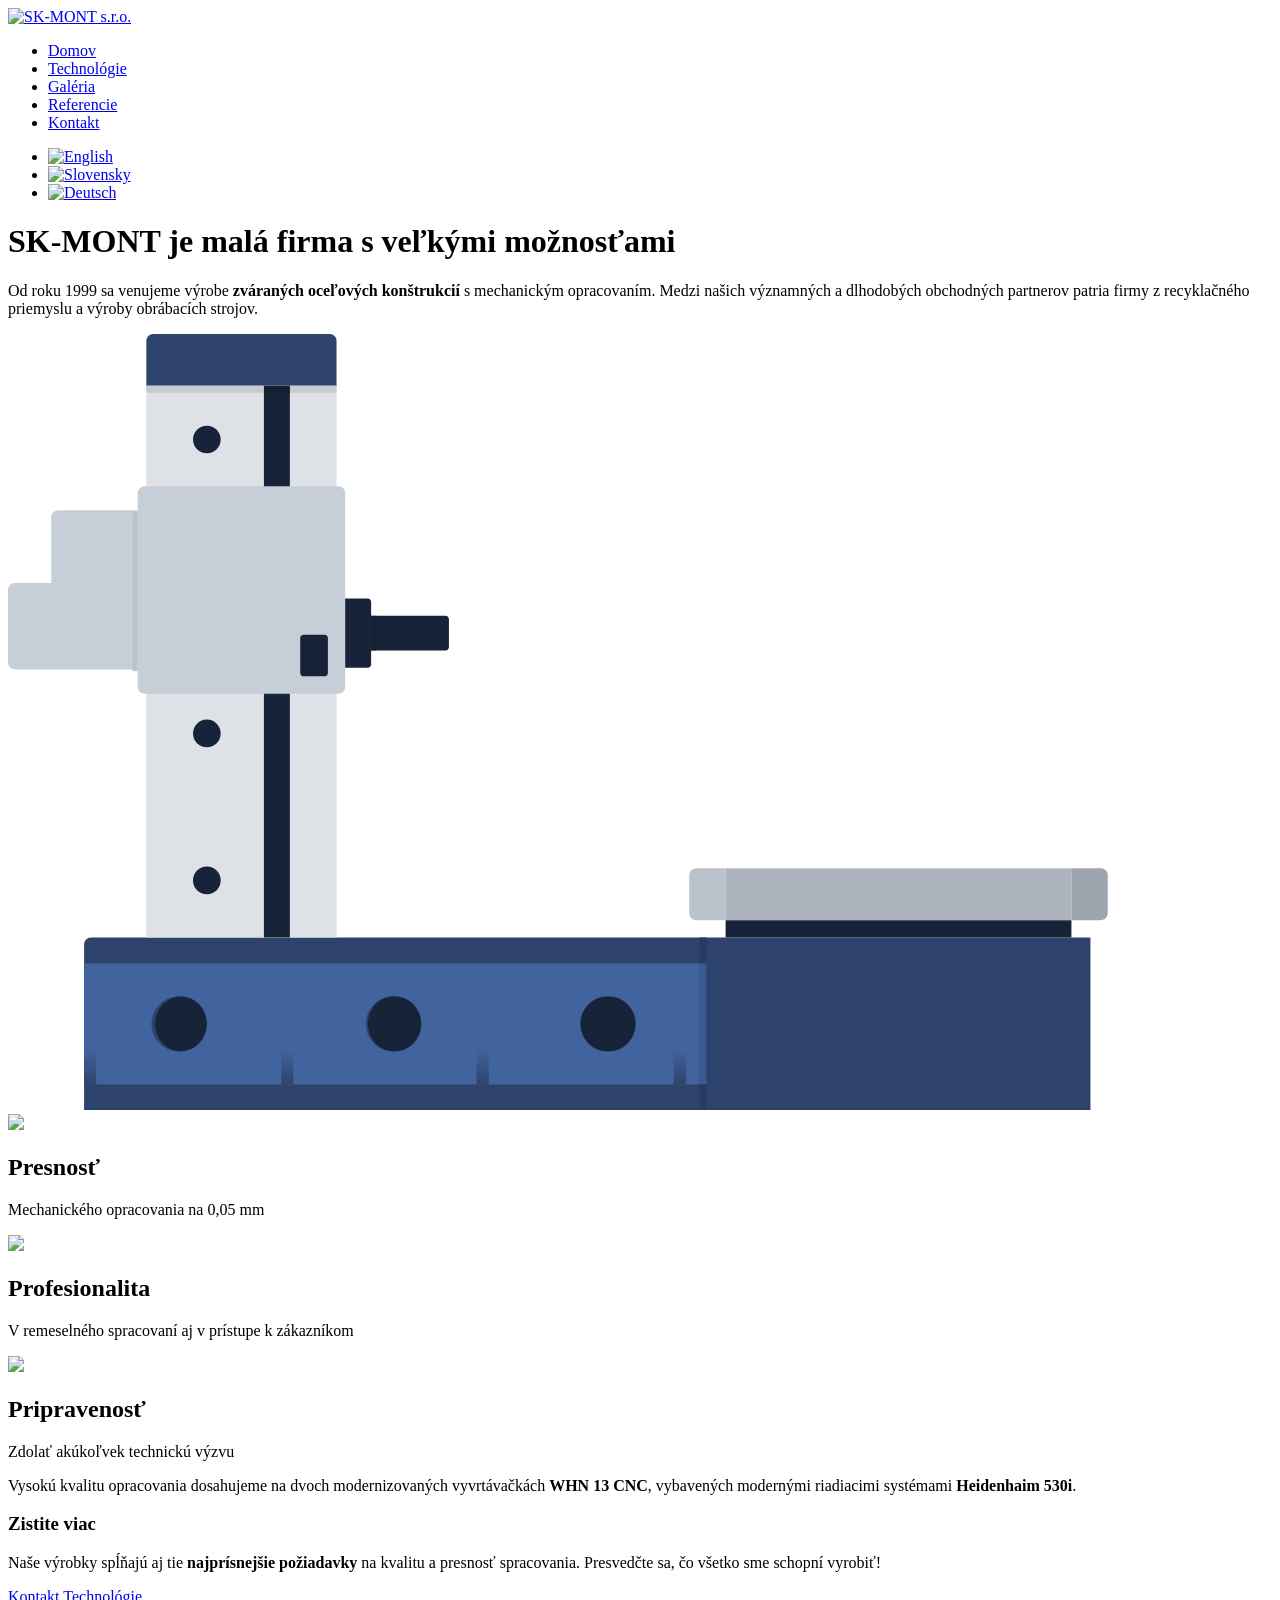
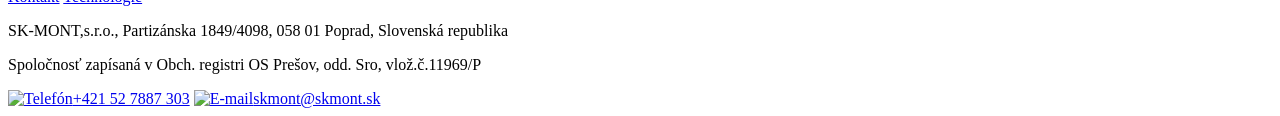
==== domov.html @ 9398d79a "Add files via upload" ====
<!DOCTYPE HTML>

<html lang="sk">

<head>
	<meta charset="utf-8" />
	<meta name="description" content="" />
	<meta name="viewport" content="width=device-width, initial-scale=1.0"/>
	<meta http-equiv="X-UA-Compatible" content="IE=edge,chrome=1" />
	<meta name="HandheldFriendly" content="true" />
    <meta name="MobileOptimized" content="320" />
	<meta name="format-detection" content="telephone=no">
	<meta name="format-detection" content="date=no">
	<meta name="format-detection" content="address=no">
	<meta name="format-detection" content="email=no">
	
	<title>SK-MONT, s.r.o.</title>
	
	<link rel="stylesheet" type="text/css" href="assets/css/style.css" />
</head>

<body>

	<div class="header pr clr">
		<div class="header__inner pr">
			<a href="/" class="header__logo db">
				<img src="assets/images/logo.png" class="logo--img db ha w-100" alt="SK-MONT s.r.o." />
			</a>
			<a href="#" class="nav--trigger db pa">
				<span class="db pa trn"></span>
				<span class="db pa trn"></span>
				<span class="db pa trn"></span>
				<span class="db pa trn"></span>
			</a>
		</div>
		<div class="nav__inner pa trn clr">
			<ul class="nav__menu db">
				<li class="menu--item db"><a href="#" class="menu--anchor active db trn">Domov</a></li>
				<li class="menu--item db"><a href="technologie.html" class="menu--anchor db trn">Technológie</a></li>
				<li class="menu--item db"><a href="galeria.html" class="menu--anchor db trn">Galéria</a></li>
				<li class="menu--item db"><a href="referencie.html" class="menu--anchor db trn">Referencie</a></li>
				<li class="menu--item db"><a href="kontakt.html" class="menu--anchor db trn">Kontakt</a></li>
			</ul>
			<ul class="nav__lang db ta-c pa">
				<li class="lang--item dib"><a href="#" class="lang--anchor db"><img src="assets/images/en.png" class="lang--img db" alt="English"></a></li>
				<li class="lang--item dib"><a href="#" class="lang--anchor db"><img src="assets/images/sk.png" class="lang--img db" alt="Slovensky"></a></li>
				<li class="lang--item dib"><a href="#" class="lang--anchor db"><img src="assets/images/de.png" class="lang--img db" alt="Deutsch"></a></li>
			</ul>
		</div>
	</div>
	
	<div class="hero pr clr home">
		<div class="hero__inner ma">
			<div class="hero--vert">
				<h1 class="ma ta-c">SK-MONT je malá firma <strong>s veľkými možnosťami</strong></h1>
				<p class="ma ta-c">Od roku 1999 sa venujeme výrobe <strong>zváraných oceľových konštrukcií</strong> s&nbsp;mechanickým opracovaním. Medzi našich významných a dlhodobých obchodných partnerov patria firmy z recyklačného priemyslu a výroby obrábacích strojov.</p>
			</div>
		</div>
	</div>
	
	<div class="decor clr">
		<div class="decor__inner ma pr">
			<div class="decor__freza ma pr">
				<svg class="db ha w-100" version="1.1" xmlns="http://www.w3.org/2000/svg" x="0px" y="0px" viewBox="0 0 731 449" style="enable-background:new 0 0 731 449;" preserveAspectRatio="xMidYMid meet" xml:space="preserve">
					<style type="text/css">
						.st1{fill:#2D436B;}
						.st2{fill:#41639E;}
						.st3{fill:#39598F;}
						.st4{fill:#162338;}
						.st5{fill:#BAC2CC;}
						.st6{fill:#ADB4BE;}
						.st7{fill:#9DA5AF;}
						.st8{fill:url(#SVGID_1_);}
						.st9{fill:url(#SVGID_2_);}
						.st10{fill:url(#SVGID_3_);}
						.st11{fill:url(#SVGID_4_);}
						.st12{fill:#283C60;}
						.st13{fill:#2E446C;}
						.st14{fill:#DEE2E7;}
						.st15{fill:#C7CBCF;}
						.st16{fill:#141F32;}
						.st17{fill:#C6CED8;}
						.st18{fill:#BCC3CD;}
					</style>
					<g id="stay">
						<path class="st1" d="M626,449H44v-96c0-2.2,1.8-4,4-4h578V449z"/>
						<rect x="44" y="364" class="st2" width="356" height="70"/>
						<rect x="400" y="364" class="st3" width="4" height="70"/>
						<rect x="415" y="339" class="st4" width="200" height="10"/>
						<path class="st5" d="M398,309c-2.2,0-4,1.8-4,4v22c0,2.2,1.8,4,4,4h17v-30H398z"/>
						<rect x="415" y="309" class="st6" width="200" height="30"/>
						<path class="st7" d="M636,335v-22c0-2.2-1.8-4-4-4h-17v30h17C634.2,339,636,337.2,636,335z"/>
						<linearGradient id="SVGID_1_" gradientUnits="userSpaceOnUse" x1="47.5" y1="434" x2="47.5" y2="414">
							<stop  offset="0" style="stop-color:#2E436B"/>
							<stop  offset="1" style="stop-color:#41639E"/>
						</linearGradient>
						<rect x="44" y="414" class="st8" width="7" height="20"/>
						<linearGradient id="SVGID_2_" gradientUnits="userSpaceOnUse" x1="388.5" y1="434" x2="388.5" y2="414">
							<stop  offset="0" style="stop-color:#2E436B"/>
							<stop  offset="1" style="stop-color:#41639E"/>
						</linearGradient>
						<rect x="385" y="414" class="st9" width="7" height="20"/>
						<linearGradient id="SVGID_3_" gradientUnits="userSpaceOnUse" x1="274.5" y1="434" x2="274.5" y2="414">
							<stop  offset="0" style="stop-color:#2E436B"/>
							<stop  offset="1" style="stop-color:#41639E"/>
						</linearGradient>
						<rect x="271" y="414" class="st10" width="7" height="20"/>
						<linearGradient id="SVGID_4_" gradientUnits="userSpaceOnUse" x1="161.5" y1="434" x2="161.5" y2="414">
							<stop  offset="0" style="stop-color:#2E436B"/>
							<stop  offset="1" style="stop-color:#41639E"/>
						</linearGradient>
						<rect x="158" y="414" class="st11" width="7" height="20"/>
						<rect x="400" y="349" class="st12" width="4" height="15"/>
						<rect x="400" y="434" class="st12" width="4" height="15"/>
						<path class="st1" d="M85,399c0-8.5,6.6-15.4,15-15.9c-0.3,0-0.7-0.1-1-0.1c-8.8,0-16,7.2-16,16s7.2,16,16,16c0.3,0,0.7,0,1-0.1
							C91.6,414.4,85,407.5,85,399z"/>
						<ellipse class="st4" cx="100" cy="399" rx="15" ry="15.9"/>
						<path class="st1" d="M208,399c0-8.7,6.9-15.7,15.5-16c-0.2,0-0.3,0-0.5,0c-8.8,0-16,7.2-16,16s7.2,16,16,16c0.2,0,0.3,0,0.5,0
							C214.9,414.7,208,407.7,208,399z"/>
						<ellipse class="st4" cx="223.5" cy="399" rx="15.5" ry="16"/>
						<circle class="st4" cx="347" cy="399" r="16"/>
					</g>
					<g id="left--right">
						<path class="st13" d="M186,0H84c-2.2,0-4,1.8-4,4v26h110V4C190,1.8,188.2,0,186,0z"/>
						<rect x="80" y="30" class="st14" width="110" height="319"/>
						<rect x="148" y="30" class="st4" width="15" height="319"/>
						<rect x="80" y="30" class="st15" width="68" height="4"/>
						<rect x="163" y="30" class="st15" width="27" height="4"/>
						<rect x="148" y="30" class="st16" width="15" height="4"/>
						<circle class="st4" cx="115" cy="61" r="8"/>
						<circle class="st4" cx="115" cy="146" r="8"/>
						<circle class="st4" cx="115" cy="316" r="8"/>
						<circle class="st4" cx="115" cy="231" r="8"/>
						<g id="up--down">
							<path class="st17" d="M191,208H79c-2.2,0-4-1.8-4-4V92c0-2.2,1.8-4,4-4h112c2.2,0,4,1.8,4,4v112C195,206.2,193.2,208,191,208z"/>
							<path class="st17" d="M75,144H25v-38c0-2.2,1.8-4,4-4h46V144z"/>
							<path class="st17" d="M75,194H4c-2.2,0-4-1.8-4-4v-42c0-2.2,1.8-4,4-4h71V194z"/>
							<rect x="72" y="103" class="st18" width="3" height="92"/>
							<path class="st4" d="M208,193h-13v-40h13c1.1,0,2,0.9,2,2v36C210,192.1,209.1,193,208,193z"/>
							<path class="st4" d="M253,183h-43v-20h43c1.1,0,2,0.9,2,2v16C255,182.1,254.1,183,253,183z"/>
							<rect x="210" y="163" class="st16" width="3" height="20"/>
							<path class="st4" d="M183,198h-12c-1.1,0-2-0.9-2-2v-20c0-1.1,0.9-2,2-2h12c1.1,0,2,0.9,2,2v20C185,197.1,184.1,198,183,198z"/>
						</g>
					</g>
				</svg>
				<div class="decor__scene pa">
					<div class="decor__box pr">
						<div class="box__face box__face--front pa"></div>
						<div class="box__face box__face--back pa"></div>
						<div class="box__face box__face--left pa"></div>
						<div class="box__face box__face--right pa"></div>
					</div>
				</div>
			</div>
			<div class="decor__icons ta-c">
				<div class="decor--item pr">
					<span class="decor--icon db ma">
						<img src="assets/images/check__small.png" class="decor--img db ha ma w-100" alt=" " />
					</span>
					<h2 class="ta-c">Presnosť</h2>
					<p class="ma ta-c">Mechanického opracovania na&nbsp;0,05&nbsp;mm</p>
				</div>
				<div class="decor--item pr">
					<span class="decor--icon db ma">
						<img src="assets/images/check__small.png" class="decor--img db ha ma w-100" alt=" " />
					</span>
					<h2 class="ta-c">Profesionalita</h2>
					<p class="ma ta-c">V remeselného spracovaní aj v&nbsp;prístupe k&nbsp;zákazníkom</p>
				</div>
				<div class="decor--item pr">
					<span class="decor--icon db ma">
						<img src="assets/images/check__small.png" class="decor--img db ha ma w-100" alt=" " />
					</span>
					<h2 class="ta-c">Pripravenosť</h2>
					<p class="ma ta-c">Zdolať akúkoľvek technickú výzvu</p>
				</div>
			</div>
			<p class="ma ta-c">Vysokú kvalitu opracovania dosahujeme na dvoch modernizovaných vyvrtávačkách <strong>WHN 13 CNC</strong>, vybavených modernými riadiacimi systémami <strong>Heidenhaim 530i</strong>.</p>
		</div>
	</div>
	
	<div class="more pr clr">
		<div class="more__inner ta-c ma">
			<h3 class="ma ta-c">Zistite viac</h3>
			<p class="ma ta-c">Naše výrobky spĺňajú aj tie <strong>najprísnejšie požiadavky</strong> na kvalitu a presnosť spracovania. Presvedčte sa, čo všetko sme schopní vyrobiť!</p>
			<a href="#" class="btn btn--main dib ta-c trn">Kontakt</a>
			<a href="#" class="btn btn--lesser dib ta-c trn">Technológie</a>
		</div>
	</div>
	
	<div class="footer clr">
		<div class="footer__inner ta-c">
			<p class="ma ta-c"><span>SK-MONT,s.r.o.</span>, Partizánska 1849/4098, 058 01 Poprad, Slovenská republika</p>
			<p class="ma ta-c">Spoločnosť zapísaná v Obch. registri OS Prešov, odd. Sro, vlož.č.11969/P</p>
			<div class="footer--line ma"></div>
			<a href="tel:+421527887303" class="footer--contact dib ta-c"><img src="assets/images/phone__footer.png" class="dib" alt="Telefón" />+421 52 7887 303</a>
			<a href="mailto:skmont@skmont.sk" class="footer--contact dib ta-c"><img src="assets/images/mail__footer.png" class="dib" alt="E-mail" />skmont@skmont.sk</a>
		</div>
	</div>

	<script src="assets/js/script.js"></script>
	
</body>
</html>
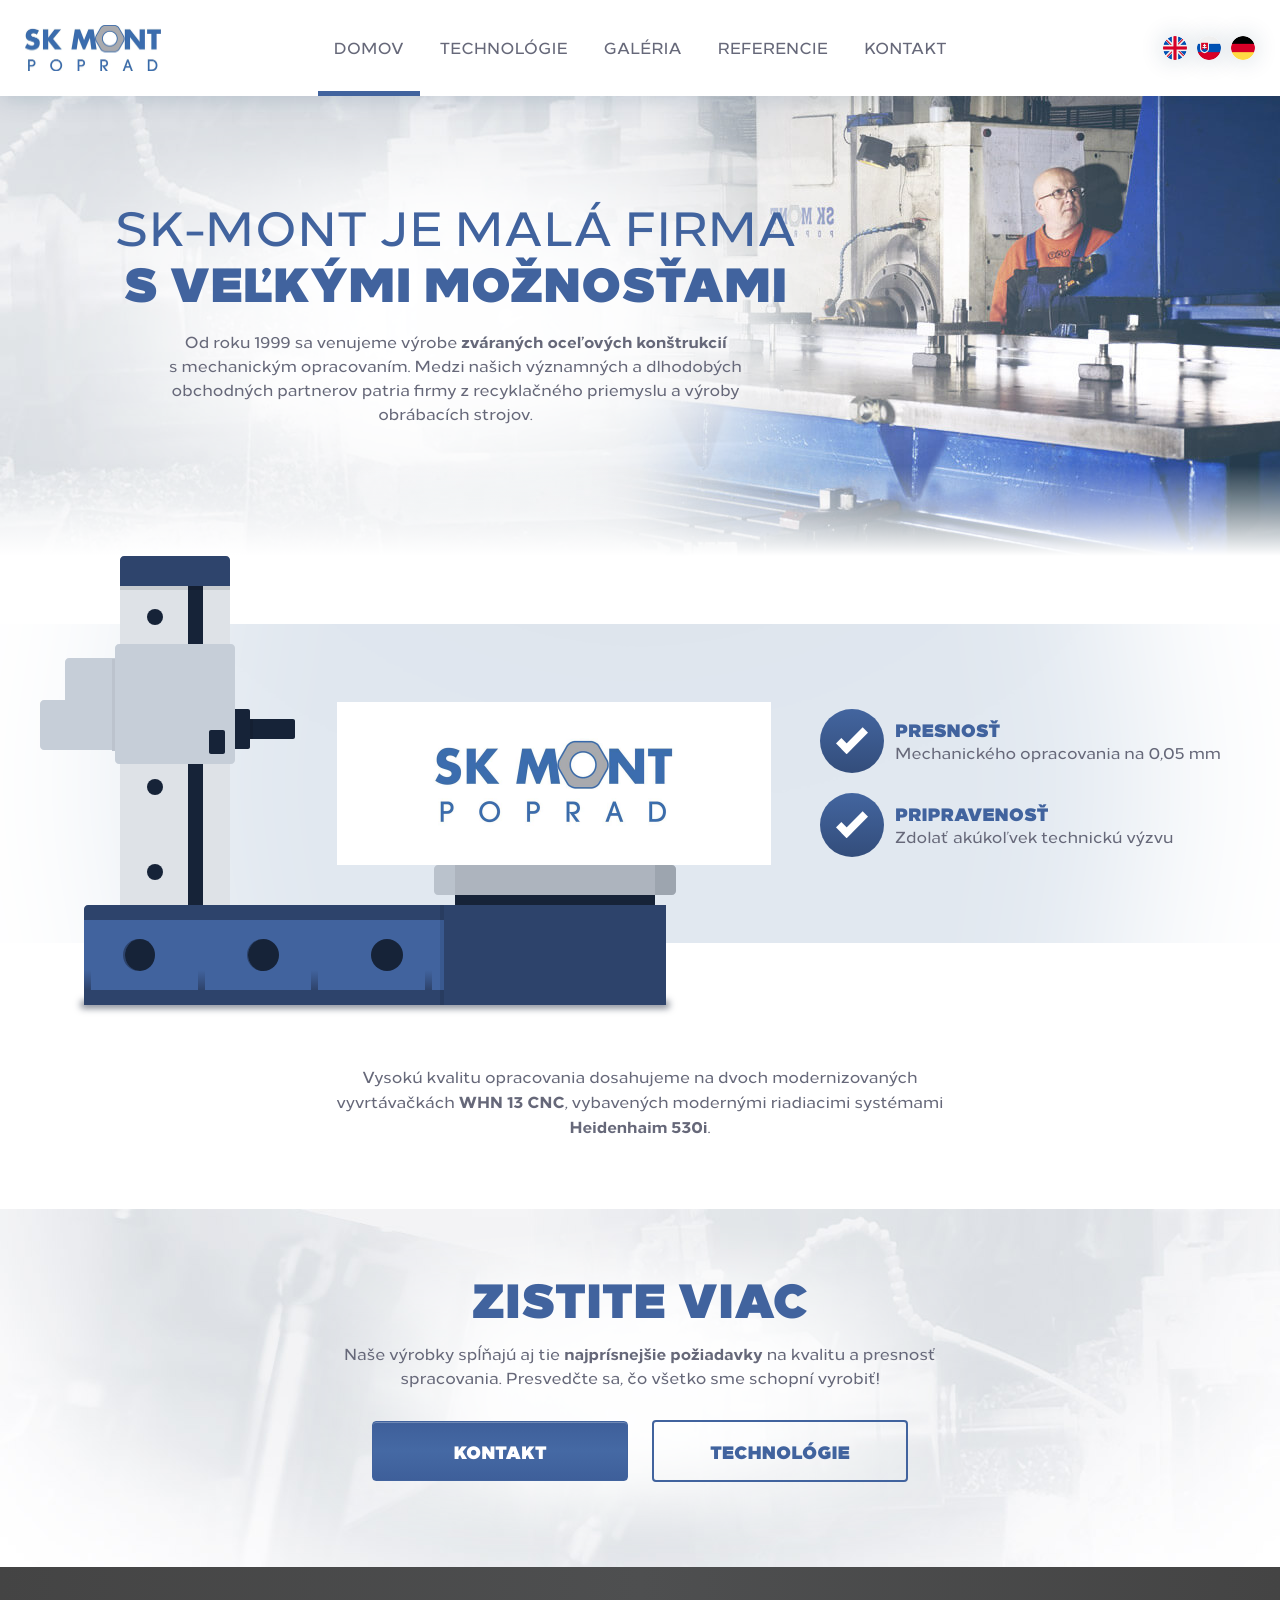
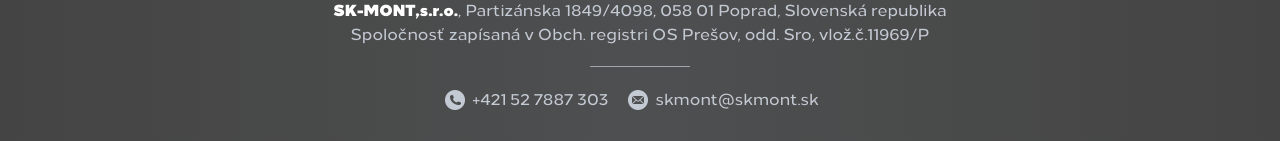
==== commit a87f73c6: "Update domov.html" ====
--- a/domov.html
+++ b/domov.html
@@ -23,7 +23,7 @@
 
 	<div class="header pr clr">
 		<div class="header__inner pr">
-			<a href="/" class="header__logo db">
+			<a href="domov.html" class="header__logo db">
 				<img src="assets/images/logo.png" class="logo--img db ha w-100" alt="SK-MONT s.r.o." />
 			</a>
 			<a href="#" class="nav--trigger db pa">
@@ -183,8 +183,8 @@
 		<div class="more__inner ta-c ma">
 			<h3 class="ma ta-c">Zistite viac</h3>
 			<p class="ma ta-c">Naše výrobky spĺňajú aj tie <strong>najprísnejšie požiadavky</strong> na kvalitu a presnosť spracovania. Presvedčte sa, čo všetko sme schopní vyrobiť!</p>
-			<a href="#" class="btn btn--main dib ta-c trn">Kontakt</a>
-			<a href="#" class="btn btn--lesser dib ta-c trn">Technológie</a>
+			<a href="kontakt.html" class="btn btn--main dib ta-c trn">Kontakt</a>
+			<a href="technologie.html" class="btn btn--lesser dib ta-c trn">Technológie</a>
 		</div>
 	</div>
 	
@@ -201,4 +201,4 @@
 	<script src="assets/js/script.js"></script>
 	
 </body>
-</html>+</html>
--- a/assets/css/style.css
+++ b/assets/css/style.css
@@ -0,0 +1,2109 @@
+
+/* Fonts */
+
+@font-face {
+    font-family: 'Loew';
+	font-display: fallback;
+    src: url('../fonts/Loew-Black.eot');
+    src: url('../fonts/Loew-Black.eot?#iefix') format('embedded-opentype'),
+        url('../fonts/Loew-Black.woff2') format('woff2'),
+        url('../fonts/Loew-Black.woff') format('woff'),
+        url('../fonts/Loew-Black.ttf') format('truetype'),
+        url('../fonts/Loew-Black.svg#Loew-Black') format('svg');
+    font-weight: 900;
+    font-style: normal;
+}
+
+@font-face {
+    font-family: 'Loew';
+	font-display: fallback;
+    src: url('../fonts/Loew-ExtraBold.eot');
+    src: url('../fonts/Loew-ExtraBold.eot?#iefix') format('embedded-opentype'),
+        url('../fonts/Loew-ExtraBold.woff2') format('woff2'),
+        url('../fonts/Loew-ExtraBold.woff') format('woff'),
+        url('../fonts/Loew-ExtraBold.ttf') format('truetype'),
+        url('../fonts/Loew-ExtraBold.svg#Loew-ExtraBold') format('svg');
+    font-weight: 800;
+    font-style: normal;
+}
+
+@font-face {
+    font-family: 'Loew';
+	font-display: fallback;
+    src: url('../fonts/Loew-Medium.eot');
+    src: url('../fonts/Loew-Medium.eot?#iefix') format('embedded-opentype'),
+        url('../fonts/Loew-Medium.woff2') format('woff2'),
+        url('../fonts/Loew-Medium.woff') format('woff'),
+        url('../fonts/Loew-Medium.ttf') format('truetype'),
+        url('../fonts/Loew-Medium.svg#Loew-Medium') format('svg');
+    font-weight: 500;
+    font-style: normal;
+}
+
+
+
+/* Reset */
+
+*, *:after, *:before {
+	-webkit-box-sizing: border-box;
+	-moz-box-sizing: border-box;
+	box-sizing: border-box;
+	margin: 0;
+	padding: 0;
+	-webkit-tap-highlight-color: rgba(0,0,0,0);
+	-webkit-tap-highlight-color: transparent;
+	
+	font-weight: normal;
+	font-style: normal;
+	font-stretch: normal;
+	text-rendering: geometricPrecision;
+	-webkit-font-smoothing: antialiased;
+	-moz-osx-font-smoothing: grayscale;
+}
+html {
+	font-family: 'Loew', sans-serif;
+	line-height: 1.15;
+	-webkit-text-size-adjust: 100%;
+}
+body.open {
+	overflow: hidden;
+}
+a {
+	background-color: transparent;
+}
+img {
+	border-style: none;
+}
+ul, ol {
+	list-style: none;
+}
+
+/* Typography */
+
+h1, 
+p {
+	font-weight: 500;
+}
+h1,
+h3 {
+	max-width: 360px;
+	
+	color: #41639e;
+	font-size: 24px;
+	line-height: 27px;
+	text-transform: uppercase;
+}
+h2 {
+	color: #41639e;
+	font-size: 16px;
+	line-height: 24px;
+	text-transform: uppercase;
+}
+h1 strong,  
+h2, 
+h3 {
+	font-weight: 900; 
+}
+p {
+	max-width: 560px;
+	
+	color: #666879;
+	font-size: 14px;
+	line-height: 20px;
+}
+p strong {
+	font-weight: 800;
+}
+p span {
+	color: #ffffff;
+	font-weight: 900;
+}
+p a {
+	color: #666879;
+	text-decoration: none;
+}
+
+@media screen and (min-width: 768px) {
+	h1,
+	h3 {
+		max-width: 440px;
+		
+		font-size: 30px;
+		line-height: 33px;
+	}
+}
+
+@media screen and (min-width: 1024px) {
+	h1,
+	h3 {
+		max-width: 530px;
+		
+		font-size: 36px;
+		line-height: 39px;
+	}
+}
+
+@media screen and (min-width: 1280px) {
+	h1,
+	h3 {
+		max-width: 700px;
+		
+		font-size: 48px;
+		line-height: 52px;
+	}
+	h2 {
+		font-size: 18px;
+	}
+	p {
+		max-width: 650px;
+		
+		font-size: 16px;
+		line-height: 24px;
+	}
+}
+
+/* General */
+
+.btn {
+	margin: 5px 10px;
+	padding: 14px;
+	vertical-align: middle;
+	width: 256px;
+	
+	font-size: 16px;
+	font-weight: 900;
+	line-height: 24px;
+	text-decoration: none;
+	text-transform: uppercase;
+	
+	border-radius: 4px;
+}
+.btn--main {
+	color: #ffffff;
+	
+	background: rgb(62,95,154); /* Old browsers */
+	background: -moz-linear-gradient(top, rgba(62,95,154,1) 0%, rgba(69,105,164,1) 50%, rgba(62,95,154,1) 100%); 
+	background: -webkit-linear-gradient(top, rgba(62,95,154,1) 0%,rgba(69,105,164,1) 50%,rgba(62,95,154,1) 100%); 
+	background: linear-gradient(to bottom, rgba(62,95,154,1) 0%,rgba(69,105,164,1) 50%,rgba(62,95,154,1) 100%); 
+	filter: progid:DXImageTransform.Microsoft.gradient( startColorstr='#3e5f9a', endColorstr='#3e5f9a',GradientType=0 ); 
+	border: 1px solid #41639e;
+	box-shadow: 0 1px 0 rgba(255,255,255,0.27) inset;
+}
+.btn--lesser {
+	color: #41639e;
+	
+	border: 2px solid #41639e;
+}
+.clr:after {
+	visibility: hidden;
+	display: block;
+	font-size: 0;
+	content: " ";
+	clear: both;
+	height: 0;
+}
+.db {
+	display: block;
+}
+.dib {
+	display: inline-block;
+}
+.ha {
+	height: auto;
+}
+.ma {
+	margin-left: auto;
+	margin-right: auto;
+}
+.pr {
+	position: relative;
+}
+.pa {
+	position: absolute;
+}
+.ta-c {
+	text-align: center;
+}
+.trn {
+	-webkit-transition: all 0.2s ease-in-out;
+	-moz-transition: all 0.2s ease-in-out;
+	-o-transition: all 0.2s ease-in-out;
+	transition: all 0.2s ease-in-out;
+}
+.w-100 {
+	width: 100%;
+}
+
+@media screen and (min-width: 1280px) {
+	.btn {
+		padding: 17px;
+		
+		font-size: 18px;
+	}
+}
+
+/***** Header *****/
+
+.header__inner {
+	padding: 15px;
+	z-index: 10;
+	
+	background: #fff;
+	
+	box-shadow: 0 0 25px rgba(10,53,92,0.2);
+}
+.header__logo {
+	width: 136px;
+}
+.nav--trigger {
+	height: 46px;
+	margin: -23px 0 0;
+	right: 15px;
+	top: 50%;
+	width: 46px;
+}
+.nav--trigger span {
+	height: 4px;
+	left: 50%;
+	margin: 0 0 0 -15px;
+	opacity: 1;
+	width: 30px;
+	
+	background: #41639e;
+}
+.nav--trigger span:nth-child(1) {
+	top: 12px;
+}
+.nav--trigger span:nth-child(2), 
+.nav--trigger span:nth-child(3), 
+.nav--trigger.open span:nth-child(1), 
+.nav--trigger.open span:nth-child(4) {
+	top: 21px;
+}
+.nav--trigger span:nth-child(4) {
+	top: 30px;
+}
+.nav--trigger.open span:nth-child(1), 
+.nav--trigger.open span:nth-child(4) {
+	opacity: 0;
+}
+.nav--trigger.open span:nth-child(2) {
+	-webkit-transform: rotate(45deg);
+	-moz-transform: rotate(45deg);
+	-ms-transform: rotate(45deg);
+	-o-transform: rotate(45deg);
+	transform: rotate(45deg);
+}
+.nav--trigger.open span:nth-child(3) {
+	-webkit-transform: rotate(-45deg);
+	-moz-transform: rotate(-45deg);
+	-ms-transform: rotate(-45deg);
+	-o-transform: rotate(-45deg);
+	transform: rotate(-45deg);
+}
+
+/***** Navigation *****/
+
+.nav__inner {
+	left: 0;
+	min-height: 100vh;
+	padding: 76.25px 0 63px;
+	right: 0;
+	top: -100vh;
+	z-index: 9;
+	
+	background: #41639e;
+}
+.nav__inner.open {
+	overflow: auto;
+	top: 0;
+}
+.nav__menu {
+	border-bottom: 1px solid #6782b1;
+}
+.menu--item + .menu--item {
+	border-top: 1px solid #6782b1;
+}
+.menu--anchor {
+	padding: 15px;
+	
+	color: #fff;
+	font-size: 14px;
+	font-weight: 500;
+	line-height: 20px;
+	text-decoration: none;
+	text-transform: uppercase;
+}
+.menu--anchor:active, 
+.menu--anchor:focus, 
+.menu--anchor:hover {
+	padding-left: 30px;
+	
+	background: #5473a8;
+}
+.nav__lang {
+	bottom: 0;
+	left: 0;
+	padding: 20px 15px;
+	right: 0;
+	
+	font-size: 0;
+	
+	background: #6782b1;
+}
+.lang--item {
+	margin: 0 10px;
+	vertical-align: middle;
+}
+.lang--img {
+	height: 24px;
+	width: 24px;
+	
+	border-radius: 50%;
+	box-shadow: 0 0 25px rgba(10,53,92,0.2);
+}
+
+@media screen and (min-width: 1024px) {
+	
+	/***** Header *****/
+	
+	.header {
+		padding: 20px;
+		z-index: 10;
+		
+		box-shadow: 0 0 25px rgba(10,53,92,0.2);
+	}
+	.header__inner {
+		float: left;
+		padding: 0;
+		
+		box-shadow: 0 0 0 rgba(0,0,0,0);
+	}
+	.nav--trigger {
+		display: none;
+	}
+	
+	/***** Navigation *****/
+	
+	.nav__inner, 
+	.nav__lang {
+		bottom: auto;
+		left: auto;
+		padding: 0;
+		position: static;
+		right: auto;
+		top: auto;
+	}
+	.nav__inner {
+		float: right;
+		min-height: 0;
+		z-index: auto;
+		
+		background: #fff;
+	}
+	.nav__menu, 
+	.menu--item + .menu--item {
+		border: 0 none;
+	}
+	.nav__menu {
+		bottom: 0;
+		left: 50%;
+		margin: 0 0 0 -320px;
+		position: absolute;
+		width: 640px;
+		text-align: center;
+	}
+	.menu--item {
+		display: inline-block;
+		vertical-align: middle;
+	}
+	.menu--anchor {
+		padding: 0 12px;
+		position: relative;
+		
+		color: #666879;
+		line-height: 86.25px;
+	}
+	.menu--anchor.active:after {
+		bottom: 0;
+		content: " ";
+		display: block;
+		height: 5px;
+		left: 0;
+		position: absolute;
+		right: 0;
+		
+		background: #41639e;
+	}
+	.menu--anchor:active, 
+	.menu--anchor:focus, 
+	.menu--anchor:hover {
+		padding: 0 12px;
+		
+		background: #fff;
+		
+		color: #41639e;
+	}
+	.nav__lang {
+		margin: 11px 0 0;
+		
+		text-align: right;
+		background: #fff;
+	}
+	.lang--item {
+		margin: 0 0 0 10px;
+	}
+}
+
+@media screen and (min-width: 1280px) {
+	
+	/***** Header *****/
+	
+	.header {
+		padding: 25px;
+	}
+	
+	/***** Navigation *****/
+	
+	.nav__menu {
+		margin: 0 0 0 -350px;
+		width: 700px;
+	}
+	.menu--anchor {
+		padding: 0 16px;
+		
+		font-size: 16px;
+		line-height: 96.25px;
+	}
+	.menu--anchor:active, 
+	.menu--anchor:focus, 
+	.menu--anchor:hover {
+		padding: 0 16px;
+	}
+}
+
+/***** Hero *****/
+
+.hero {
+	background: #f4f5f6 url(../images/hero__bg__mobile.jpg) no-repeat center;
+}
+.hero:before {
+	bottom: 0;
+	content: " ";
+	display: block;
+	height: 45px;
+	left: 0;
+	pointer-events: none;
+	position: absolute;
+	right: 0;
+	
+	background: -moz-linear-gradient(top, rgba(255,255,255,0) 0%, rgba(255,255,255,1) 100%); 
+	background: -webkit-linear-gradient(top, rgba(255,255,255,0) 0%,rgba(255,255,255,1) 100%); 
+	background: linear-gradient(to bottom, rgba(255,255,255,0) 0%,rgba(255,255,255,1) 100%); 
+	filter: progid:DXImageTransform.Microsoft.gradient( startColorstr='#00ffffff', endColorstr='#ffffff',GradientType=0 ); 
+}
+.hero__inner {
+	padding: 45px 15px 60px;
+	
+	background: url(../images/blur__bg.png) no-repeat center;
+	-webkit-background-size: 100% 100%;
+	-moz-background-size: 100% 100%;
+	-o-background-size: 100% 100%;
+	background-size: 100% 100%;
+}
+.hero--vert p {
+	margin-top: 10px;
+}
+
+@media screen and (min-width: 768px) {
+	.hero {
+		padding: 0 15px;
+		
+		background: #f4f5f6 url(../images/hero__bg__tablet.jpg) no-repeat right center;
+	}
+	.hero.home {
+		background: #f4f5f6 url(../images/hero--home__bg__tablet.jpg) no-repeat right center;
+	}
+	.hero__inner {
+		min-height: 300px;
+		padding: 0;
+		width: 73%;
+		
+		line-height: 270px;
+	}
+	.home .hero__inner {
+		margin-left: 0;
+		margin-right: 0;
+	}
+	.hero--vert {
+		display: inline-block;
+		padding: 15px;
+		vertical-align: middle;
+		width: 100%;
+	}
+}
+
+@media screen and (min-width: 1024px) {
+	.hero {
+		padding: 0 20px;
+	}
+	.hero--vert p {
+		margin-top: 15px;
+	}
+}
+
+@media screen and (min-width: 1280px) {
+	.hero {
+		padding: 0 25px;
+		
+		background: #f4f5f6 url(../images/hero__bg__desktop.jpg) no-repeat right center;
+	}
+	.hero:before {
+		height: 90px;
+	}
+	.hero.home {
+		background: #f4f5f6 url(../images/hero--home__bg__desktop.jpg) no-repeat right center;
+	}
+	.hero__inner {
+		min-height: 460px;
+		width: 70%;
+		
+		line-height: 430px;
+	}
+	.hero--vert p {
+		margin-top: 20px;
+	}
+}
+
+/***** Decor *****/
+
+.decor {
+	padding: 15px 15px 30px;
+	
+	background: url(../images/decor__bg__mobile.png) no-repeat center 31px;
+	-webkit-background-size: 100% 130px;
+	-moz-background-size: 100% 130px;
+	-o-background-size: 100% 130px;
+	background-size: 100% 130px;
+}
+.decor__inner {
+	font-size: 0;
+}
+
+.decor__freza {
+	margin-bottom: 50px;
+	max-width: 250px;
+}
+.decor__freza:before {
+	bottom: -0px;
+	content: " ";
+	display: block;
+	height: 1px;
+	left: 15px;
+	position: absolute;
+	width: 199px;
+	z-index: -1;
+	
+	background: rgba(23,35,56,0.6);
+	box-shadow: 0 0 7px 3px rgba(23,35,56,0.6);
+}
+.decor__scene, 
+.decor__box, 
+.box__face {
+	height: 56px;
+	width: 150px;
+}
+.decor__scene {
+	bottom: 48px;
+	-webkit-perspective: 300px;
+	-moz-perspective: 300px;
+	perspective: 300px;
+	right: 0;
+}
+.decor__box {
+	-webkit-transform-style: preserve-3d;
+	-moz-transform-style: preserve-3d;
+	transform-style: preserve-3d;
+	-webkit-transform: translateZ(-75px);
+	-moz-transform: translateZ(-75px);
+	-ms-transform: translateZ(-75px);
+	-o-transform: translateZ(-75px);
+	transform: translateZ(-75px);
+}
+.box__face {
+	overflow: hidden;
+}
+.box__face--front {
+	background: url(../images/box--front--small.png) no-repeat center;
+	-webkit-background-size: 150px 56px;
+	-moz-background-size: 150px 56px;
+	-o-background-size: 150px 56px;
+	background-size: 150px 56px;
+}
+.box__face--left, 
+.box__face--right, 
+.box__face--back {
+	background: url(../images/box--side--small.png) no-repeat center;
+	-webkit-background-size: 150px 56px;
+	-moz-background-size: 150px 56px;
+	-o-background-size: 150px 56px;
+	background-size: 150px 56px;
+}
+.box__face--front {
+	-webkit-transform: rotateY(0deg) translateZ(75px);
+	-moz-transform: rotateY(0deg) translateZ(75px);
+	-ms-transform: rotateY(0deg) translateZ(75px);
+	-o-transform: rotateY(0deg) translateZ(75px);
+	transform: rotateY(0deg) translateZ(75px);
+}
+.box__face--right {
+	-webkit-transform: rotateY(90deg) translateZ(75px);
+	-moz-transform: rotateY(90deg) translateZ(75px);
+	-ms-transform: rotateY(90deg) translateZ(75px);
+	-o-transform: rotateY(90deg) translateZ(75px);
+	transform: rotateY(90deg) translateZ(75px);
+}
+.box__face--back {
+	-webkit-transform: rotateY(180deg) translateZ(75px);
+	-moz-transform: rotateY(180deg) translateZ(75px);
+	-ms-transform: rotateY(180deg) translateZ(75px);
+	-o-transform: rotateY(180deg) translateZ(75px);
+	transform: rotateY(180deg) translateZ(75px);
+}
+.box__face--left {
+	-webkit-transform: rotateY(-90deg) translateZ(75px);
+	-moz-transform: rotateY(-90deg) translateZ(75px);
+	-ms-transform: rotateY(-90deg) translateZ(75px);
+	-o-transform: rotateY(-90deg) translateZ(75px);
+	transform: rotateY(-90deg) translateZ(75px);
+}
+.box__face--front:after, 
+.box__face--left:after, 
+.box__face--back:after, 
+.box__face--right:after {
+	content: " ";
+	display: block;
+	height: 200px;
+	position: absolute;
+	width: 20px;
+	top: 50%;
+	margin: -100px 0 0;
+	left: -50%;
+	
+	background: rgba(255,255,255,0.3);
+	-webkit-transform: rotate(45deg);
+	-moz-transform: rotate(45deg);
+	-ms-transform: rotate(45deg);
+	-o-transform: rotate(45deg);
+	transform: rotate(45deg);
+}
+
+/* Animation */
+
+#left--right {
+	-webkit-animation: left--right 15s linear -2s infinite both;
+	-moz-animation: left--right 15s linear -2s infinite both;
+	animation: left--right 15s linear -2s infinite both;
+	-webkit-transform: translateX(0px);
+	-moz-transform: translateX(0px);
+	-ms-transform: translateX(0px);
+	-o-transform: translateX(0px);
+	transform: translateX(0px);
+}
+#up--down {
+	-webkit-animation: up--down 15s linear -2s infinite both;
+	-moz-animation: up--down 15s linear -2s infinite both;
+	animation: up--down 15s linear -2s infinite both;
+	-webkit-transform: translateY(0px);
+	-moz-transform: translateY(0px);
+	-ms-transform: translateY(0px);
+	-o-transform: translateY(0px);
+	transform: translateY(0px);
+}
+.decor__box {
+	-webkit-animation: spin 15s linear 11s infinite both;
+	-moz-animation: spin 15s linear 11s infinite both;
+	animation: spin 15s linear 11s infinite both;
+	-webkit-transform: translateZ(-75px) rotateY(0deg);
+	-moz-transform: translateZ(-75px) rotateY(0deg);
+	-ms-transform: translateZ(-75px) rotateY(0deg);
+	-o-transform: translateZ(-75px) rotateY(0deg);
+	transform: translateZ(-75px) rotateY(0deg);
+}
+.box__face--front {
+	-webkit-animation: swap 1s linear 15s 1 forwards;
+	-moz-animation: swap 1s linear 15s 1 forwards;
+	animation: swap 1s linear 15s 1 forwards;
+}
+.box__face--front:after, 
+.box__face--left:after, 
+.box__face--back:after, 
+.box__face--right:after {
+	-webkit-animation: gloss 3s linear 15s infinite both;
+	-moz-animation: gloss 3s linear 15s infinite both;
+	animation: gloss 3s linear 15s infinite both;
+}
+
+@-webkit-keyframes left--right {
+	15% {
+		-webkit-transform: translateX(0px);
+		-moz-transform: translateX(0px);
+		-ms-transform: translateX(0px);
+		-o-transform: translateX(0px);
+		transform: translateX(0px);
+	}
+	25%, 37% {
+		-webkit-transform: translateX(24px);
+		-moz-transform: translateX(24px);
+		-ms-transform: translateX(24px);
+		-o-transform: translateX(24px);
+		transform: translateX(24px);
+	}
+	42%, 58% {
+		-webkit-transform: translateX(36px);
+		-moz-transform: translateX(36px);
+		-ms-transform: translateX(36px);
+		-o-transform: translateX(36px);
+		transform: translateX(36px);
+	}
+	63%, 75% {
+		-webkit-transform: translateX(24px);
+		-moz-transform: translateX(24px);
+		-ms-transform: translateX(24px);
+		-o-transform: translateX(24px);
+		transform: translateX(24px);
+	}
+	85% {
+		-webkit-transform: translateX(0px);
+		-moz-transform: translateX(0px);
+		-ms-transform: translateX(0px);
+		-o-transform: translateX(0px);
+		transform: translateX(0px);
+	}
+}
+
+@-moz-keyframes left--right {
+	15% {
+		-webkit-transform: translateX(0px);
+		-moz-transform: translateX(0px);
+		-ms-transform: translateX(0px);
+		-o-transform: translateX(0px);
+		transform: translateX(0px);
+	}
+	25%, 37% {
+		-webkit-transform: translateX(24px);
+		-moz-transform: translateX(24px);
+		-ms-transform: translateX(24px);
+		-o-transform: translateX(24px);
+		transform: translateX(24px);
+	}
+	42%, 58% {
+		-webkit-transform: translateX(36px);
+		-moz-transform: translateX(36px);
+		-ms-transform: translateX(36px);
+		-o-transform: translateX(36px);
+		transform: translateX(36px);
+	}
+	63%, 75% {
+		-webkit-transform: translateX(24px);
+		-moz-transform: translateX(24px);
+		-ms-transform: translateX(24px);
+		-o-transform: translateX(24px);
+		transform: translateX(24px);
+	}
+	85% {
+		-webkit-transform: translateX(0px);
+		-moz-transform: translateX(0px);
+		-ms-transform: translateX(0px);
+		-o-transform: translateX(0px);
+		transform: translateX(0px);
+	}
+}
+
+@keyframes left--right {
+	15% {
+		-webkit-transform: translateX(0px);
+		-moz-transform: translateX(0px);
+		-ms-transform: translateX(0px);
+		-o-transform: translateX(0px);
+		transform: translateX(0px);
+	}
+	25%, 37% {
+		-webkit-transform: translateX(24px);
+		-moz-transform: translateX(24px);
+		-ms-transform: translateX(24px);
+		-o-transform: translateX(24px);
+		transform: translateX(24px);
+	}
+	42%, 58% {
+		-webkit-transform: translateX(36px);
+		-moz-transform: translateX(36px);
+		-ms-transform: translateX(36px);
+		-o-transform: translateX(36px);
+		transform: translateX(36px);
+	}
+	63%, 75% {
+		-webkit-transform: translateX(24px);
+		-moz-transform: translateX(24px);
+		-ms-transform: translateX(24px);
+		-o-transform: translateX(24px);
+		transform: translateX(24px);
+	}
+	85% {
+		-webkit-transform: translateX(0px);
+		-moz-transform: translateX(0px);
+		-ms-transform: translateX(0px);
+		-o-transform: translateX(0px);
+		transform: translateX(0px);
+	}
+}
+
+@-webkit-keyframes up--down {
+	26% {
+		-webkit-transform: translateY(0px);
+		-moz-transform: translateY(0px);
+		-ms-transform: translateY(0px);
+		-o-transform: translateY(0px);
+		transform: translateY(0px);
+	}
+	36%, 64% {
+		-webkit-transform: translateY(50px);
+		-moz-transform: translateY(50px);
+		-ms-transform: translateY(50px);
+		-o-transform: translateY(50px);
+		transform: translateY(50px);
+	}
+	74% {
+		-webkit-transform: translateY(0px);
+		-moz-transform: translateY(0px);
+		-ms-transform: translateY(0px);
+		-o-transform: translateY(0px);
+		transform: translateY(0px);
+	}
+}
+
+@-moz-keyframes up--down {
+	26% {
+		-webkit-transform: translateY(0px);
+		-moz-transform: translateY(0px);
+		-ms-transform: translateY(0px);
+		-o-transform: translateY(0px);
+		transform: translateY(0px);
+	}
+	36%, 64% {
+		-webkit-transform: translateY(50px);
+		-moz-transform: translateY(50px);
+		-ms-transform: translateY(50px);
+		-o-transform: translateY(50px);
+		transform: translateY(50px);
+	}
+	74% {
+		-webkit-transform: translateY(0px);
+		-moz-transform: translateY(0px);
+		-ms-transform: translateY(0px);
+		-o-transform: translateY(0px);
+		transform: translateY(0px);
+	}
+}
+
+@keyframes up--down {
+	26% {
+		-webkit-transform: translateY(0px);
+		-moz-transform: translateY(0px);
+		-ms-transform: translateY(0px);
+		-o-transform: translateY(0px);
+		transform: translateY(0px);
+	}
+	36%, 64% {
+		-webkit-transform: translateY(50px);
+		-moz-transform: translateY(50px);
+		-ms-transform: translateY(50px);
+		-o-transform: translateY(50px);
+		transform: translateY(50px);
+	}
+	74% {
+		-webkit-transform: translateY(0px);
+		-moz-transform: translateY(0px);
+		-ms-transform: translateY(0px);
+		-o-transform: translateY(0px);
+		transform: translateY(0px);
+	}
+}
+
+@-webkit-keyframes spin {
+	0%, 1% {
+		-webkit-transform: translateZ(-75px) rotateY(0deg);
+		-moz-transform: translateZ(-75px) rotateY(0deg);
+		-ms-transform: translateZ(-75px) rotateY(0deg);
+		-o-transform: translateZ(-75px) rotateY(0deg);
+		transform: translateZ(-75px) rotateY(0deg);
+	}
+	29%, 100% {
+		-webkit-transform: translateZ(-75px) rotateY(90deg);
+		-moz-transform: translateZ(-75px) rotateY(90deg);
+		-ms-transform: translateZ(-75px) rotateY(90deg);
+		-o-transform: translateZ(-75px) rotateY(90deg);
+		transform: translateZ(-75px) rotateY(90deg);
+	}
+}
+
+@-moz-keyframes spin {
+	0%, 1% {
+		-webkit-transform: translateZ(-75px) rotateY(0deg);
+		-moz-transform: translateZ(-75px) rotateY(0deg);
+		-ms-transform: translateZ(-75px) rotateY(0deg);
+		-o-transform: translateZ(-75px) rotateY(0deg);
+		transform: translateZ(-75px) rotateY(0deg);
+	}
+	29%, 100% {
+		-webkit-transform: translateZ(-75px) rotateY(90deg);
+		-moz-transform: translateZ(-75px) rotateY(90deg);
+		-ms-transform: translateZ(-75px) rotateY(90deg);
+		-o-transform: translateZ(-75px) rotateY(90deg);
+		transform: translateZ(-75px) rotateY(90deg);
+	}
+}
+
+@keyframes spin {
+	0%, 1% {
+		-webkit-transform: translateZ(-75px) rotateY(0deg);
+		-moz-transform: translateZ(-75px) rotateY(0deg);
+		-ms-transform: translateZ(-75px) rotateY(0deg);
+		-o-transform: translateZ(-75px) rotateY(0deg);
+		transform: translateZ(-75px) rotateY(0deg);
+	}
+	29%, 100% {
+		-webkit-transform: translateZ(-75px) rotateY(90deg);
+		-moz-transform: translateZ(-75px) rotateY(90deg);
+		-ms-transform: translateZ(-75px) rotateY(90deg);
+		-o-transform: translateZ(-75px) rotateY(90deg);
+		transform: translateZ(-75px) rotateY(90deg);
+	}
+}
+
+@-webkit-keyframes gloss {
+	0% {left: -50%;}
+	50%, 100% {left: 150%;}
+}
+
+@-moz-keyframes gloss {
+	0% {left: -50%;}
+	50%, 100% {left: 150%;}
+}
+
+@keyframes gloss {
+	0% {left: -50%;}
+	50%, 100% {left: 150%;}
+}
+
+@-webkit-keyframes swap {
+	100% {background-image: url(../images/box--side--small.png);}
+}
+
+@-moz-keyframes swap {
+	100% {background-image: url(../images/box--side--small.png);}
+}
+
+@keyframes swap {
+	100% {background-image: url(../images/box--side--small.png);}
+}
+
+.decor__icons {
+	margin-bottom: 50px;
+}
+.decor--item + .decor--item {
+	margin-top: 30px;
+}
+.decor--icon {
+	height: 64px;
+	padding: 18px 0 0;
+	width: 64px;
+	
+	background: rgb(67,101,159); 
+	background: -moz-linear-gradient(top, rgba(67,101,159,1) 0%, rgba(51,77,123,1) 100%); 
+	background: -webkit-linear-gradient(top, rgba(67,101,159,1) 0%,rgba(51,77,123,1) 100%); 
+	background: linear-gradient(to bottom, rgba(67,101,159,1) 0%,rgba(51,77,123,1) 100%); 
+	filter: progid:DXImageTransform.Microsoft.gradient( startColorstr='#43659f', endColorstr='#334d7b',GradientType=0 ); 
+	border-radius: 50%;
+}
+.decor--img {
+	max-width: 32px;
+}
+.decor--item h2, 
+.decor--item p {
+	margin-top: 5px;
+}
+.decor--item p {
+	max-width: 200px;
+}
+
+@media screen and (min-width: 480px) {
+	.decor {
+		background: url(../images/decor__bg__tablet.png) no-repeat center 53px;
+		-webkit-background-size: 100% 184px;
+		-moz-background-size: 100% 184px;
+		-o-background-size: 100% 184px;
+		background-size: 100% 184px;
+	}
+	.decor__freza {
+		max-width: 420px;
+	}
+	.decor__freza:before {
+		left: 25px;
+		width: 335px;
+	}
+	.decor__scene, 
+	.decor__box, 
+	.box__face {
+		height: 93px;
+		width: 248px;
+	}
+	.decor__scene {
+		bottom: 80px;
+		-webkit-perspective: 496px;
+		-moz-perspective: 496px;
+		perspective: 496px;
+	}
+	.decor__box {
+		-webkit-transform: translateZ(-124px) rotateY(0deg);
+		-moz-transform: translateZ(-124px) rotateY(0deg);
+		-ms-transform: translateZ(-124px) rotateY(0deg);
+		-o-transform: translateZ(-124px) rotateY(0deg);
+		transform: translateZ(-124px) rotateY(0deg);
+	}
+	.box__face--front {
+		background: url(../images/box--front--mid.png) no-repeat center;
+		-webkit-background-size: 248px 93px;
+		-moz-background-size: 248px 93px;
+		-o-background-size: 248px 93px;
+		background-size: 248px 93px;
+	}
+	.box__face--left, 
+	.box__face--right, 
+	.box__face--back {
+		background: url(../images/box--side--mid.png) no-repeat center;
+		-webkit-background-size: 248px 93px;
+		-moz-background-size: 248px 93px;
+		-o-background-size: 248px 93px;
+		background-size: 248px 93px;
+	}
+	.box__face--front {
+		-webkit-transform: rotateY(0deg) translateZ(124px);
+		-moz-transform: rotateY(0deg) translateZ(124px);
+		-ms-transform: rotateY(0deg) translateZ(124px);
+		-o-transform: rotateY(0deg) translateZ(124px);
+		transform: rotateY(0deg) translateZ(124px);
+	}
+	.box__face--right {
+		-webkit-transform: rotateY(90deg) translateZ(124px);
+		-moz-transform: rotateY(90deg) translateZ(124px);
+		-ms-transform: rotateY(90deg) translateZ(124px);
+		-o-transform: rotateY(90deg) translateZ(124px);
+		transform: rotateY(90deg) translateZ(124px);
+	}
+	.box__face--back {
+		-webkit-transform: rotateY(180deg) translateZ(124px);
+		-moz-transform: rotateY(180deg) translateZ(124px);
+		-ms-transform: rotateY(180deg) translateZ(124px);
+		-o-transform: rotateY(180deg) translateZ(124px);
+		transform: rotateY(180deg) translateZ(124px);
+	}
+	.box__face--left {
+		-webkit-transform: rotateY(-90deg) translateZ(124px);
+		-moz-transform: rotateY(-90deg) translateZ(124px);
+		-ms-transform: rotateY(-90deg) translateZ(124px);
+		-o-transform: rotateY(-90deg) translateZ(124px);
+		transform: rotateY(-90deg) translateZ(124px);
+	}
+	
+	/* Animation */
+	
+	@-webkit-keyframes left--right {
+		15% {
+			-webkit-transform: translateX(0px);
+			-moz-transform: translateX(0px);
+			-ms-transform: translateX(0px);
+			-o-transform: translateX(0px);
+			transform: translateX(0px);
+		}
+		25%, 37% {
+			-webkit-transform: translateX(29px);
+			-moz-transform: translateX(29px);
+			-ms-transform: translateX(29px);
+			-o-transform: translateX(29px);
+			transform: translateX(29px);
+		}
+		42%, 58% {
+			-webkit-transform: translateX(44px);
+			-moz-transform: translateX(44px);
+			-ms-transform: translateX(44px);
+			-o-transform: translateX(44px);
+			transform: translateX(44px);
+		}
+		63%, 75% {
+			-webkit-transform: translateX(29px);
+			-moz-transform: translateX(29px);
+			-ms-transform: translateX(29px);
+			-o-transform: translateX(29px);
+			transform: translateX(29px);
+		}
+		85% {
+			-webkit-transform: translateX(0px);
+			-moz-transform: translateX(0px);
+			-ms-transform: translateX(0px);
+			-o-transform: translateX(0px);
+			transform: translateX(0px);
+		}
+	}
+	
+	@-moz-keyframes left--right {
+		15% {
+			-webkit-transform: translateX(0px);
+			-moz-transform: translateX(0px);
+			-ms-transform: translateX(0px);
+			-o-transform: translateX(0px);
+			transform: translateX(0px);
+		}
+		25%, 37% {
+			-webkit-transform: translateX(29px);
+			-moz-transform: translateX(29px);
+			-ms-transform: translateX(29px);
+			-o-transform: translateX(29px);
+			transform: translateX(29px);
+		}
+		42%, 58% {
+			-webkit-transform: translateX(44px);
+			-moz-transform: translateX(44px);
+			-ms-transform: translateX(44px);
+			-o-transform: translateX(44px);
+			transform: translateX(44px);
+		}
+		63%, 75% {
+			-webkit-transform: translateX(29px);
+			-moz-transform: translateX(29px);
+			-ms-transform: translateX(29px);
+			-o-transform: translateX(29px);
+			transform: translateX(29px);
+		}
+		85% {
+			-webkit-transform: translateX(0px);
+			-moz-transform: translateX(0px);
+			-ms-transform: translateX(0px);
+			-o-transform: translateX(0px);
+			transform: translateX(0px);
+		}
+	}
+	
+	@keyframes left--right {
+		15% {
+			-webkit-transform: translateX(0px);
+			-moz-transform: translateX(0px);
+			-ms-transform: translateX(0px);
+			-o-transform: translateX(0px);
+			transform: translateX(0px);
+		}
+		25%, 37% {
+			-webkit-transform: translateX(29px);
+			-moz-transform: translateX(29px);
+			-ms-transform: translateX(29px);
+			-o-transform: translateX(29px);
+			transform: translateX(29px);
+		}
+		42%, 58% {
+			-webkit-transform: translateX(44px);
+			-moz-transform: translateX(44px);
+			-ms-transform: translateX(44px);
+			-o-transform: translateX(44px);
+			transform: translateX(44px);
+		}
+		63%, 75% {
+			-webkit-transform: translateX(29px);
+			-moz-transform: translateX(29px);
+			-ms-transform: translateX(29px);
+			-o-transform: translateX(29px);
+			transform: translateX(29px);
+		}
+		85% {
+			-webkit-transform: translateX(0px);
+			-moz-transform: translateX(0px);
+			-ms-transform: translateX(0px);
+			-o-transform: translateX(0px);
+			transform: translateX(0px);
+		}
+	}
+	
+	@-webkit-keyframes spin {
+		0%, 1% {
+			-webkit-transform: translateZ(-124px) rotateY(0deg);
+			-moz-transform: translateZ(-124px) rotateY(0deg);
+			-ms-transform: translateZ(-124px) rotateY(0deg);
+			-o-transform: translateZ(-124px) rotateY(0deg);
+			transform: translateZ(-124px) rotateY(0deg);
+		}
+		29%, 100% {
+			-webkit-transform: translateZ(-124px) rotateY(90deg);
+			-moz-transform: translateZ(-124px) rotateY(90deg);
+			-ms-transform: translateZ(-124px) rotateY(90deg);
+			-o-transform: translateZ(-124px) rotateY(90deg);
+			transform: translateZ(-124px) rotateY(90deg);
+		}
+	}
+	
+	@-moz-keyframes spin {
+		0%, 1% {
+			-webkit-transform: translateZ(-124px) rotateY(0deg);
+			-moz-transform: translateZ(-124px) rotateY(0deg);
+			-ms-transform: translateZ(-124px) rotateY(0deg);
+			-o-transform: translateZ(-124px) rotateY(0deg);
+			transform: translateZ(-124px) rotateY(0deg);
+		}
+		29%, 100% {
+			-webkit-transform: translateZ(-124px) rotateY(90deg);
+			-moz-transform: translateZ(-124px) rotateY(90deg);
+			-ms-transform: translateZ(-124px) rotateY(90deg);
+			-o-transform: translateZ(-124px) rotateY(90deg);
+			transform: translateZ(-124px) rotateY(90deg);
+		}
+	}
+	
+	@keyframes spin {
+		0%, 1% {
+			-webkit-transform: translateZ(-124px) rotateY(0deg);
+			-moz-transform: translateZ(-124px) rotateY(0deg);
+			-ms-transform: translateZ(-124px) rotateY(0deg);
+			-o-transform: translateZ(-124px) rotateY(0deg);
+			transform: translateZ(-124px) rotateY(0deg);
+		}
+		29%, 100% {
+			-webkit-transform: translateZ(-124px) rotateY(90deg);
+			-moz-transform: translateZ(-124px) rotateY(90deg);
+			-ms-transform: translateZ(-124px) rotateY(90deg);
+			-o-transform: translateZ(-124px) rotateY(90deg);
+			transform: translateZ(-124px) rotateY(90deg);
+		}
+	}
+	
+	@-webkit-keyframes swap {
+		100% {background-image: url(../images/box--side--mid.png);}
+	}
+	
+	@-moz-keyframes swap {
+		100% {background-image: url(../images/box--side--mid.png);}
+	}
+	
+	@keyframes swap {
+		100% {background-image: url(../images/box--side--mid.png);}
+	}
+} 
+
+@media screen and (min-width: 768px) {
+	.decor__icons {
+		font-size: 0;
+	}
+	.decor--item {
+		display: inline-block;
+		padding: 0 15px;
+		vertical-align: middle;
+		width: 230px;
+	}
+	.decor--item + .decor--item {
+		margin-top: 0;
+	}
+}
+
+@media screen and (min-width: 1024px) {
+	.decor {
+		padding: 0 20px 30px;
+		
+		background: url(../images/decor__bg__tablet.png) no-repeat center 43px;
+		-webkit-background-size: 100% 184px;
+		-moz-background-size: 100% 184px;
+		-o-background-size: 100% 184px;
+		background-size: 100% 184px;
+	}
+	.decor__inner {
+		max-width: 840px;
+	}
+	.decor__freza {
+		margin-bottom: 30px;
+		margin-left: 0;
+		margin-right: 0;
+	}
+	.decor__icons {
+		position: absolute;
+		right: 0;
+		top: 61px;
+		width: 380px;
+	}
+	.decor--item {
+		display: block;
+		padding: 15px 0 15px 70px;
+		width: 100%;
+	}
+	.decor--item:nth-of-type(2) {
+		display: none;
+	}
+	.decor--icon {
+		left: 0;
+		margin: -32px 0 0;
+		position: absolute;
+		top: 50%;
+	}
+	.decor--item h2, 
+	.decor--item p {
+		margin: 0;
+		max-width: 100%;
+		
+		text-align: left;
+	}
+}
+
+@media screen and (min-width: 1280px) {
+	.decor {
+		padding: 0 25px 70px;
+		
+		background: url(../images/decor__bg__desktop.png) no-repeat center 68px;
+		-webkit-background-size: auto;
+		-moz-background-size: auto;
+		-o-background-size: auto;
+		background-size: auto;
+	}
+	.decor__inner {
+		max-width: 1200px;
+	}
+	.decor__freza {
+		margin-bottom: 60px;
+		max-width: 731px;
+	}
+	.decor__freza:before {
+		left: 44px;
+		width: 582px;
+	}
+	.decor__scene, 
+	.decor__box, 
+	.box__face {
+		height: 163px;
+		width: 434px;
+	}
+	.decor__scene {
+		bottom: 140px;
+		-webkit-perspective: 868px;
+		-moz-perspective: 868px;
+		perspective: 868px;
+	}
+	.decor__box {
+		-webkit-transform: translateZ(-217px) rotateY(0deg);
+		-moz-transform: translateZ(-217px) rotateY(0deg);
+		-ms-transform: translateZ(-217px) rotateY(0deg);
+		-o-transform: translateZ(-217px) rotateY(0deg);
+		transform: translateZ(-217px) rotateY(0deg);
+	}
+	.box__face--front {
+		background: url(../images/box--front--big.png) no-repeat center;
+		-webkit-background-size: 434px 163px;
+		-moz-background-size: 434px 163px;
+		-o-background-size: 434px 163px;
+		background-size: 434px 163px;
+	}
+	.box__face--left, 
+	.box__face--right, 
+	.box__face--back {
+		background: url(../images/box--side--big.png) no-repeat center;
+		-webkit-background-size: 434px 163px;
+		-moz-background-size: 434px 163px;
+		-o-background-size: 434px 163px;
+		background-size: 434px 163px;
+	}
+	.box__face--front {
+		-webkit-transform: rotateY(0deg) translateZ(217px);
+		-moz-transform: rotateY(0deg) translateZ(217px);
+		-ms-transform: rotateY(0deg) translateZ(217px);
+		-o-transform: rotateY(0deg) translateZ(217px);
+		transform: rotateY(0deg) translateZ(217px);
+	}
+	.box__face--right {
+		-webkit-transform: rotateY(90deg) translateZ(217px);
+		-moz-transform: rotateY(90deg) translateZ(217px);
+		-ms-transform: rotateY(90deg) translateZ(217px);
+		-o-transform: rotateY(90deg) translateZ(217px);
+		transform: rotateY(90deg) translateZ(217px);
+	}
+	.box__face--back {
+		-webkit-transform: rotateY(180deg) translateZ(217px);
+		-moz-transform: rotateY(180deg) translateZ(217px);
+		-ms-transform: rotateY(180deg) translateZ(217px);
+		-o-transform: rotateY(180deg) translateZ(217px);
+		transform: rotateY(180deg) translateZ(217px);
+	}
+	.box__face--left {
+		-webkit-transform: rotateY(-90deg) translateZ(217px);
+		-moz-transform: rotateY(-90deg) translateZ(217px);
+		-ms-transform: rotateY(-90deg) translateZ(217px);
+		-o-transform: rotateY(-90deg) translateZ(217px);
+		transform: rotateY(-90deg) translateZ(217px);
+	}
+	.box__face--front:after, 
+	.box__face--left:after, 
+	.box__face--back:after, 
+	.box__face--right:after {
+		width: 40px;
+	}
+	
+	/* Animation */
+	
+	@-webkit-keyframes left--right {
+		15% {
+			-webkit-transform: translateX(0px);
+			-moz-transform: translateX(0px);
+			-ms-transform: translateX(0px);
+			-o-transform: translateX(0px);
+			transform: translateX(0px);
+		}
+		25%, 37% {
+			-webkit-transform: translateX(28px);
+			-moz-transform: translateX(28px);
+			-ms-transform: translateX(28px);
+			-o-transform: translateX(28px);
+			transform: translateX(28px);
+		}
+		42%, 58% {
+			-webkit-transform: translateX(42px);
+			-moz-transform: translateX(42px);
+			-ms-transform: translateX(42px);
+			-o-transform: translateX(42px);
+			transform: translateX(42px);
+		}
+		63%, 75% {
+			-webkit-transform: translateX(28px);
+			-moz-transform: translateX(28px);
+			-ms-transform: translateX(28px);
+			-o-transform: translateX(28px);
+			transform: translateX(28px);
+		}
+		85% {
+			-webkit-transform: translateX(0px);
+			-moz-transform: translateX(0px);
+			-ms-transform: translateX(0px);
+			-o-transform: translateX(0px);
+			transform: translateX(0px);
+		}
+	}
+	
+	@-moz-keyframes left--right {
+		15% {
+			-webkit-transform: translateX(0px);
+			-moz-transform: translateX(0px);
+			-ms-transform: translateX(0px);
+			-o-transform: translateX(0px);
+			transform: translateX(0px);
+		}
+		25%, 37% {
+			-webkit-transform: translateX(28px);
+			-moz-transform: translateX(28px);
+			-ms-transform: translateX(28px);
+			-o-transform: translateX(28px);
+			transform: translateX(28px);
+		}
+		42%, 58% {
+			-webkit-transform: translateX(42px);
+			-moz-transform: translateX(42px);
+			-ms-transform: translateX(42px);
+			-o-transform: translateX(42px);
+			transform: translateX(42px);
+		}
+		63%, 75% {
+			-webkit-transform: translateX(28px);
+			-moz-transform: translateX(28px);
+			-ms-transform: translateX(28px);
+			-o-transform: translateX(28px);
+			transform: translateX(28px);
+		}
+		85% {
+			-webkit-transform: translateX(0px);
+			-moz-transform: translateX(0px);
+			-ms-transform: translateX(0px);
+			-o-transform: translateX(0px);
+			transform: translateX(0px);
+		}
+	}
+	
+	@keyframes left--right {
+		15% {
+			-webkit-transform: translateX(0px);
+			-moz-transform: translateX(0px);
+			-ms-transform: translateX(0px);
+			-o-transform: translateX(0px);
+			transform: translateX(0px);
+		}
+		25%, 37% {
+			-webkit-transform: translateX(28px);
+			-moz-transform: translateX(28px);
+			-ms-transform: translateX(28px);
+			-o-transform: translateX(28px);
+			transform: translateX(28px);
+		}
+		42%, 58% {
+			-webkit-transform: translateX(42px);
+			-moz-transform: translateX(42px);
+			-ms-transform: translateX(42px);
+			-o-transform: translateX(42px);
+			transform: translateX(42px);
+		}
+		63%, 75% {
+			-webkit-transform: translateX(28px);
+			-moz-transform: translateX(28px);
+			-ms-transform: translateX(28px);
+			-o-transform: translateX(28px);
+			transform: translateX(28px);
+		}
+		85% {
+			-webkit-transform: translateX(0px);
+			-moz-transform: translateX(0px);
+			-ms-transform: translateX(0px);
+			-o-transform: translateX(0px);
+			transform: translateX(0px);
+		}
+	}
+	
+	@-webkit-keyframes spin {
+		0%, 1% {
+			-webkit-transform: translateZ(-217px) rotateY(0deg);
+			-moz-transform: translateZ(-217px) rotateY(0deg);
+			-ms-transform: translateZ(-217px) rotateY(0deg);
+			-o-transform: translateZ(-217px) rotateY(0deg);
+			transform: translateZ(-217px) rotateY(0deg);
+		}
+		29%, 100% {
+			-webkit-transform: translateZ(-217px) rotateY(90deg);
+			-moz-transform: translateZ(-217px) rotateY(90deg);
+			-ms-transform: translateZ(-217px) rotateY(90deg);
+			-o-transform: translateZ(-217px) rotateY(90deg);
+			transform: translateZ(-217px) rotateY(90deg);
+		}
+	}
+	
+	@-moz-keyframes spin {
+		0%, 1% {
+			-webkit-transform: translateZ(-217px) rotateY(0deg);
+			-moz-transform: translateZ(-217px) rotateY(0deg);
+			-ms-transform: translateZ(-217px) rotateY(0deg);
+			-o-transform: translateZ(-217px) rotateY(0deg);
+			transform: translateZ(-217px) rotateY(0deg);
+		}
+		29%, 100% {
+			-webkit-transform: translateZ(-217px) rotateY(90deg);
+			-moz-transform: translateZ(-217px) rotateY(90deg);
+			-ms-transform: translateZ(-217px) rotateY(90deg);
+			-o-transform: translateZ(-217px) rotateY(90deg);
+			transform: translateZ(-217px) rotateY(90deg);
+		}
+	}
+	
+	@keyframes spin {
+		0%, 1% {
+			-webkit-transform: translateZ(-217px) rotateY(0deg);
+			-moz-transform: translateZ(-217px) rotateY(0deg);
+			-ms-transform: translateZ(-217px) rotateY(0deg);
+			-o-transform: translateZ(-217px) rotateY(0deg);
+			transform: translateZ(-217px) rotateY(0deg);
+		}
+		29%, 100% {
+			-webkit-transform: translateZ(-217px) rotateY(90deg);
+			-moz-transform: translateZ(-217px) rotateY(90deg);
+			-ms-transform: translateZ(-217px) rotateY(90deg);
+			-o-transform: translateZ(-217px) rotateY(90deg);
+			transform: translateZ(-217px) rotateY(90deg);
+		}
+	}
+	
+	@-webkit-keyframes swap {
+		100% {background-image: url(../images/box--side--big.png);}
+	}
+	
+	@-moz-keyframes swap {
+		100% {background-image: url(../images/box--side--big.png);}
+	}
+	
+	@keyframes swap {
+		100% {background-image: url(../images/box--side--big.png);}
+	}
+	
+	.decor__icons {
+		top: 143px;
+		width: 420px;
+	}
+	.decor--item {
+		padding: 18px 0 18px 75px;
+	}
+}
+
+@media screen and (min-width: 1440px) {
+	.decor__inner {
+		max-width: 1380px;
+	}
+	.decor__icons {
+		top: 100px;
+		width: 580px;
+	}
+	.decor--item:nth-of-type(2) {
+		display: block;
+	}
+}
+
+/***** More *****/
+
+.more {
+	background: #f4f5f6 url(../images/hero__bg__mobile.jpg) no-repeat center;
+}
+.more:before {
+	content: " ";
+	display: block;
+	height: 45px;
+	left: 0;
+	pointer-events: none;
+	position: absolute;
+	right: 0;
+	top: 0;
+	
+	background: -moz-linear-gradient(top, rgba(255,255,255,1) 0%, rgba(255,255,255,0) 100%); 
+	background: -webkit-linear-gradient(top, rgba(255,255,255,1) 0%,rgba(255,255,255,0) 100%); 
+	background: linear-gradient(to bottom, rgba(255,255,255,1) 0%,rgba(255,255,255,0) 100%); 
+	filter: progid:DXImageTransform.Microsoft.gradient( startColorstr='#ffffff', endColorstr='#00ffffff',GradientType=0 ); 
+}
+.more__inner {
+	max-width: 700px;
+	padding: 60px 15px 40px;
+	
+	background: url(../images/blur__bg.png) no-repeat center;
+	-webkit-background-size: 100% 100%;
+	-moz-background-size: 100% 100%;
+	-o-background-size: 100% 100%;
+	background-size: 100% 100%;
+}
+.more__inner p {
+	margin-top: 10px;
+	padding-bottom: 15px;
+}
+
+@media screen and (min-width: 1024px) {
+	.more {
+		background: #f4f5f6 url(../images/hero__bg__tablet.jpg) no-repeat center;
+	}
+	.more__inner {
+		padding: 60px 20px 40px;
+	}
+	.more__inner p {
+		padding-bottom: 20px;
+		margin-top: 15px;
+	}
+}
+
+@media screen and (min-width: 1280px) {
+	.more {
+		background: #fff url(../images/more__bg__desktop.jpg) no-repeat center top;
+	}
+	.more:before {
+		display: none;
+	}
+	.more__inner {
+		padding: 60px 25px 80px;
+	}
+	.more__inner p {
+		margin-top: 20px;
+		padding-bottom: 25px;
+	}
+}
+
+/***** Icons *****/
+
+.icons__inner {
+	padding: 0 15px 30px;
+}
+.icons__inner.kontakt {
+	padding: 0 15px 50px;
+}
+.icons--item {
+	max-width: 200px;
+}
+.icons--item + .icons--item {
+	margin-top: 30px;
+}
+.icons--icon {
+	height: 128px;
+	margin-bottom: 5px;
+	padding-top: 33px;
+	width: 128px;
+	
+	background: rgb(67,101,159); 
+	background: -moz-linear-gradient(top, rgba(67,101,159,1) 0%, rgba(51,77,123,1) 100%); 
+	background: -webkit-linear-gradient(top, rgba(67,101,159,1) 0%,rgba(51,77,123,1) 100%); 
+	background: linear-gradient(to bottom, rgba(67,101,159,1) 0%,rgba(51,77,123,1) 100%); 
+	filter: progid:DXImageTransform.Microsoft.gradient( startColorstr='#43659f', endColorstr='#334d7b',GradientType=0 ); 
+	border-radius: 50%;
+}
+.icons--icon.unit {
+	padding-top: 23px;
+}
+.icons--icon.img {
+	padding-top: 43px;
+} 
+.kontakt .icons--icon.img {
+	padding-top: 35px;
+}
+.icons--text {
+	vertical-align: middle;
+	
+	color: #fff;
+	font-size: 48px;
+	font-weight: 900;
+	line-height: 52px;
+	letter-spacing: -0.05em;
+}
+.icons--unit {
+	bottom: 23px;
+	
+	color: #fff;
+	font-size: 16px;
+	font-weight: 500;
+	line-height: 24px;
+}
+.icons--badge {
+	height: 32px;
+	left: 0;
+	padding-top: 6px;
+	top: 0;
+	width: 32px;
+	
+	color: #41639e;
+	font-size: 16px;
+	font-weight: 500;
+	
+	background: #fff;
+	border-radius: 50%;
+	box-shadow: 0 0 25px rgba(10,53,92,0.2);
+}
+.icons--img {
+	max-width: 54px;
+}
+.kontakt .icons--img {
+	max-width: 62px;
+}
+
+@media screen and (min-width: 768px) {
+	.icons.first {
+		margin-top: -64px;
+	}
+	.icons + .icons {
+		padding-top: 90px;
+	}
+	.icons + .icons:before {
+		content: " ";
+		display: block;
+		height: 30px;
+		left: 50%;
+		margin: 0 0 0 -300px;
+		position: absolute;
+		top: 30px;
+		width: 600px;
+		
+		background: url(../images/divide.png) no-repeat center;
+	}
+	.icons__inner {
+		font-size: 0;
+	}
+	.icons--item {
+		display: inline-block;
+		vertical-align: top;
+		width: 25%;
+	}
+	.kontakt .icons--item {
+		width: 33.33333%;
+	}
+	.icons--item + .icons--item {
+		margin-top: 0;
+	}
+}
+
+@media screen and (min-width: 1024px) {
+	.icons__inner {
+		padding: 0 20px 30px;
+	}
+	.icons--item {
+		max-width: 220px;
+		padding: 0 10px;
+	}
+}
+
+@media screen and (min-width: 1280px) {
+	.icons + .icons .icons__inner {
+		padding-bottom: 70px;
+	}
+	.icons + .icons:before {
+		margin: 0 0 0 -600px;
+		top: 0;
+		width: 1200px;
+		
+		background: url(../images/divide--big.png) no-repeat center;
+	}
+	.icons__inner, 
+	.icons__inner.kontakt {
+		padding: 0 25px 90px;
+	}
+	.icons--item {
+		margin-left: 20px;
+		margin-right: 20px;
+	}
+	
+}
+
+/***** Content *****/
+
+.content__inner {
+	padding: 0 15px 15px;
+}
+.content__inner.partneri {
+	margin: -20px 0 0;
+}
+.content__inner.kontakt {
+	padding: 30px 15px;
+}
+.content__inner.galeria {
+	padding: 30px 15px 15px;
+}
+.content__inner h1 {
+	margin-bottom: 10px;
+}
+.content--stripe {
+	margin-bottom: 15px;
+	margin-top: 15px;
+	overflow: hidden;
+}
+.content--stripe:after, 
+.content--stripe:before {
+	content: " ";
+	display: block;
+	height: 100%;
+	position: absolute;
+	top: 0;
+	width: 50px;
+	z-index: 1;
+}
+.content--stripe:after {
+	right: 0;
+	
+	background: -moz-linear-gradient(left, rgba(255,255,255,0) 0%, rgba(255,255,255,1) 100%);
+	background: -webkit-linear-gradient(left, rgba(255,255,255,0) 0%,rgba(255,255,255,1) 100%);
+	background: linear-gradient(to right, rgba(255,255,255,0) 0%,rgba(255,255,255,1) 100%); 
+	filter: progid:DXImageTransform.Microsoft.gradient( startColorstr='#00ffffff', endColorstr='#ffffff',GradientType=1 );
+}
+.content--stripe:before {
+	left: 0;
+	
+	background: -moz-linear-gradient(left, rgba(255,255,255,1) 0%, rgba(255,255,255,0) 100%); 
+	background: -webkit-linear-gradient(left, rgba(255,255,255,1) 0%,rgba(255,255,255,0) 100%); 
+	background: linear-gradient(to right, rgba(255,255,255,1) 0%,rgba(255,255,255,0) 100%); 
+	filter: progid:DXImageTransform.Microsoft.gradient( startColorstr='#ffffff', endColorstr='#00ffffff',GradientType=1 );
+}
+.content--img {
+	left: 50%;
+	margin: 0 0 0 -402px;
+	width: 805px;
+}
+
+@media screen and (min-width: 768px) {
+	.content__inner {
+		padding: 15px;
+	}
+	.content__inner.kontakt {
+		padding: 50px 15px;
+	}
+	.content__inner.partneri {
+		margin: -50px 0 0;
+	}
+	.content--stripe {
+		margin-bottom: 25px;
+		margin-top: 25px;
+		max-width: 1000px;
+	}
+	.content--img {
+		margin: 0 0 0 -805px;
+		width: 1610px;
+	}
+}
+
+@media screen and (min-width: 1024px) {
+	.content__inner {
+		padding: 20px;
+	}
+	.content__inner h1 {
+		margin-bottom: 15px;
+	}
+	.content--stripe:after, 
+	.content--stripe:before {
+		width: 80px;
+	}
+}
+
+@media screen and (min-width: 1280px) {
+	.content__inner {
+		padding: 25px;
+	}
+	.content__inner.kontakt {
+		padding: 60px 25px;
+	}
+	.content__inner.partneri {
+		margin: -64px 0 0;
+	}
+	.content__inner.galeria {
+		padding: 80px 25px 35px;
+	}
+	.content__inner h1 {
+		margin-bottom: 20px;
+	}
+	.content--stripe {
+		margin-bottom: 40px;
+		margin-top: 40px;
+	}
+}
+
+/***** Kontakt *****/
+
+.mapa {
+	height: 300px;
+	height: 50vh;
+}
+
+@media screen and (min-width: 768px) {
+	.mapa {
+		height: 300px;
+	}
+}
+
+@media screen and (min-width: 1280px) {
+	.mapa {
+		height: 460px;
+	}
+}
+
+/***** Gallery *****/
+
+.gallery--image {
+	max-width: 230px;
+}
+.gallery--item {
+	margin: 0 10px 0 0;
+}
+
+@media screen and (min-width: 768px) {
+	.gallery--image {
+		max-width: 460px;
+	}
+	.gallery--item {
+		margin: 0 15px 0 0;
+	}
+}
+
+@media screen and (min-width: 1280px) {
+	.gallery--item {
+		margin: 0 20px 0 0;
+	}
+}
+
+/* Carousel */
+
+.slick-arrow {
+	display: block;
+	height: 80px;
+	margin: -40px 0 0;
+	position: absolute;
+	top: 50%;
+	width: 40px;
+	z-index: 1;
+	
+	font-size: 0;
+
+	border: 0 none;
+}
+.slick-prev {
+	left: 0;
+	
+	background: rgba(0,0,0,0.7) url(../images/arrow__prev.png) no-repeat center;
+	-webkit-background-size: 40px 80px;
+	-moz-background-size: 40px 80px;
+	-o-background-size: 40px 80px;
+	background-size: 40px 80px;
+	border-radius: 0 40px 40px 0;
+}
+.slick-next {
+	right: 0;
+	
+	background: rgba(0,0,0,0.7) url(../images/arrow__next.png) no-repeat center;
+	-webkit-background-size: 40px 80px;
+	-moz-background-size: 40px 80px;
+	-o-background-size: 40px 80px;
+	background-size: 40px 80px;
+	border-radius: 40px 0 0 40px;
+}
+
+
+/***** Buttons *****/
+
+.buttons__inner {
+	padding: 10px 15px 40px;
+}
+
+@media screen and (min-width: 1024px) {
+	.buttons__inner {
+		padding: 10px 20px 40px;
+	}
+}
+
+@media screen and (min-width: 1280px) {
+	.buttons__inner {
+		padding: 0 25px 80px;
+	}
+}
+
+/***** Footer *****/
+
+.footer {
+	background: rgb(68,68,68); 
+	background: -moz-linear-gradient(left, rgba(68,68,68,1) 0%, rgba(78,79,80,1) 50%, rgba(68,68,68,1) 100%);
+	background: -webkit-linear-gradient(left, rgba(68,68,68,1) 0%,rgba(78,79,80,1) 50%,rgba(68,68,68,1) 100%); 
+	background: linear-gradient(to right, rgba(68,68,68,1) 0%,rgba(78,79,80,1) 50%,rgba(68,68,68,1) 100%); 
+	filter: progid:DXImageTransform.Microsoft.gradient( startColorstr='#444444', endColorstr='#444444',GradientType=1 ); 
+}
+.footer__inner {
+	padding: 20px 15px 10px;
+}
+.footer__inner p, 
+.footer--contact {
+	color: #c4cad3;
+}
+.footer--line {
+	height: 1px;
+	margin: 20px auto 10px;
+	width: 100px;
+	
+	background: #a1a5ac;
+}
+.footer--contact {
+	font-size: 16px;
+	line-height: 24px;
+	text-decoration: none;
+}
+.footer--contact + .footer--contact {
+	margin: 10px 16px;
+}
+.footer--contact img {
+	height: 20px;
+	margin: -2px 7px 0 0;
+	vertical-align: middle;
+	width: 20px;
+}
+
+@media screen and (min-width: 1024px) {
+	.footer__inner {
+		padding: 30px 20px 20px;
+	}
+}
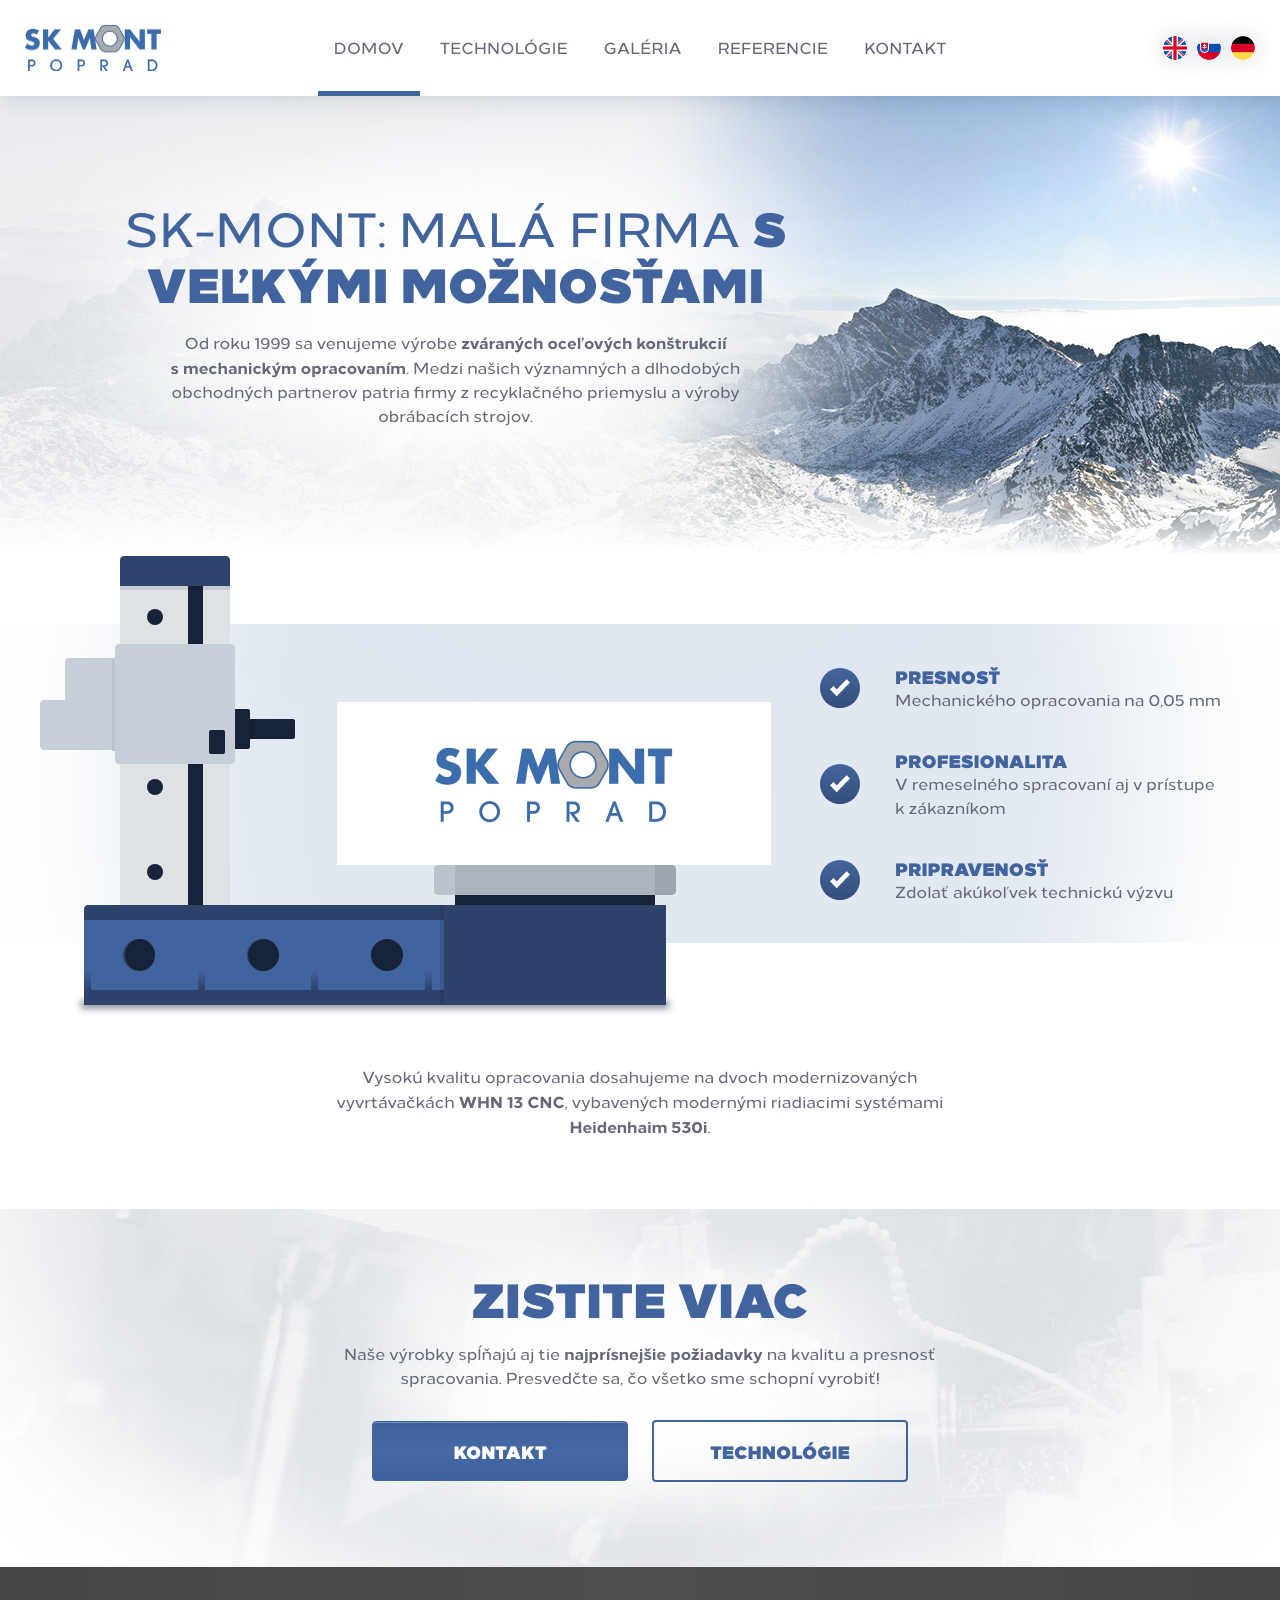
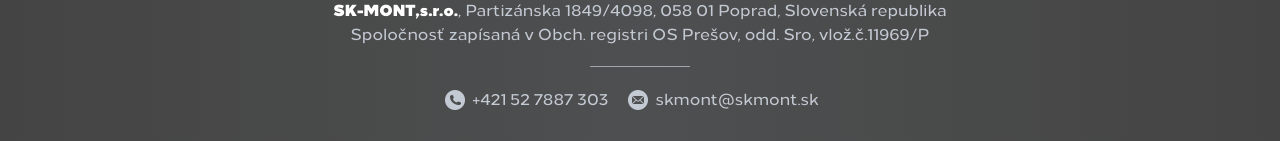
==== commit b208b382: "Update domov.html" ====
--- a/domov.html
+++ b/domov.html
@@ -52,8 +52,8 @@
 	<div class="hero pr clr home">
 		<div class="hero__inner ma">
 			<div class="hero--vert">
-				<h1 class="ma ta-c">SK-MONT je malá firma <strong>s veľkými možnosťami</strong></h1>
-				<p class="ma ta-c">Od roku 1999 sa venujeme výrobe <strong>zváraných oceľových konštrukcií</strong> s&nbsp;mechanickým opracovaním. Medzi našich významných a dlhodobých obchodných partnerov patria firmy z recyklačného priemyslu a výroby obrábacích strojov.</p>
+				<h1 class="ma ta-c">SK-MONT: malá firma <strong>s veľkými možnosťami</strong></h1>
+				<p class="ma ta-c">Od roku 1999 sa venujeme výrobe <strong>zváraných oceľových konštrukcií s&nbsp;mechanickým opracovaním</strong>. Medzi našich významných a dlhodobých obchodných partnerov patria firmy z recyklačného priemyslu a výroby obrábacích strojov.</p>
 			</div>
 		</div>
 	</div>
--- a/assets/css/style.css
+++ b/assets/css/style.css
@@ -178,10 +178,19 @@
 	
 	border-radius: 4px;
 }
+.btn:active, 
+.btn:focus,
+.btn:hover {
+	-webkit-transform: translateY(-5px);
+	-moz-transform: translateY(-5px);
+	-ms-transform: translateY(-5px);
+	-o-transform: translateY(-5px);
+	transform: translateY(-5px);
+}
 .btn--main {
 	color: #ffffff;
 	
-	background: rgb(62,95,154); /* Old browsers */
+	background: rgb(62,95,154); 
 	background: -moz-linear-gradient(top, rgba(62,95,154,1) 0%, rgba(69,105,164,1) 50%, rgba(62,95,154,1) 100%); 
 	background: -webkit-linear-gradient(top, rgba(62,95,154,1) 0%,rgba(69,105,164,1) 50%,rgba(62,95,154,1) 100%); 
 	background: linear-gradient(to bottom, rgba(62,95,154,1) 0%,rgba(69,105,164,1) 50%,rgba(62,95,154,1) 100%); 
@@ -524,6 +533,9 @@
 	.hero.home {
 		background: #f4f5f6 url(../images/hero--home__bg__tablet.jpg) no-repeat right center;
 	}
+	.hero.tech {
+		background: #f4f5f6 url(../images/hero--tech__bg__tablet.jpg) no-repeat right center;
+	}
 	.hero__inner {
 		min-height: 300px;
 		padding: 0;
@@ -563,6 +575,9 @@
 	}
 	.hero.home {
 		background: #f4f5f6 url(../images/hero--home__bg__desktop.jpg) no-repeat right center;
+	}
+	.hero.tech {
+		background: #f4f5f6 url(../images/hero--tech__bg__desktop.jpg) no-repeat right center;
 	}
 	.hero__inner {
 		min-height: 460px;
@@ -1322,7 +1337,7 @@
 		background-size: 100% 184px;
 	}
 	.decor__inner {
-		max-width: 840px;
+		max-width: 940px;
 	}
 	.decor__freza {
 		margin-bottom: 30px;
@@ -1332,16 +1347,13 @@
 	.decor__icons {
 		position: absolute;
 		right: 0;
-		top: 61px;
-		width: 380px;
+		top: 23px;
+		width: 480px;
 	}
 	.decor--item {
 		display: block;
 		padding: 15px 0 15px 70px;
 		width: 100%;
-	}
-	.decor--item:nth-of-type(2) {
-		display: none;
 	}
 	.decor--icon {
 		left: 0;
@@ -1355,6 +1367,24 @@
 		max-width: 100%;
 		
 		text-align: left;
+	}
+}
+
+@media screen and (min-width: 1024px) and (max-width: 1280px) {
+	.decor__icons {
+		top: 52px;
+	}
+	.decor--item {
+		padding: 5px 0 5px 47px;
+	}
+	.decor--icon {
+		height: 40px;
+		margin: -20px 0 0;
+		padding: 11px 0 0;
+		width: 40px;
+	}
+	.decor--img {
+		max-width: 20px;
 	}
 }
 
@@ -1629,7 +1659,7 @@
 	}
 	
 	.decor__icons {
-		top: 143px;
+		top: 90px;
 		width: 420px;
 	}
 	.decor--item {
@@ -1759,6 +1789,10 @@
 	line-height: 52px;
 	letter-spacing: -0.05em;
 }
+.icons--text.smaller {
+	font-size: 28px;
+	line-height: 60px;
+}
 .icons--unit {
 	bottom: 23px;
 	
@@ -1955,7 +1989,7 @@
 		margin: -64px 0 0;
 	}
 	.content__inner.galeria {
-		padding: 80px 25px 35px;
+		padding: 60px 25px 35px;
 	}
 	.content__inner h1 {
 		margin-bottom: 20px;
@@ -2106,4 +2140,4 @@
 	.footer__inner {
 		padding: 30px 20px 20px;
 	}
-}+}
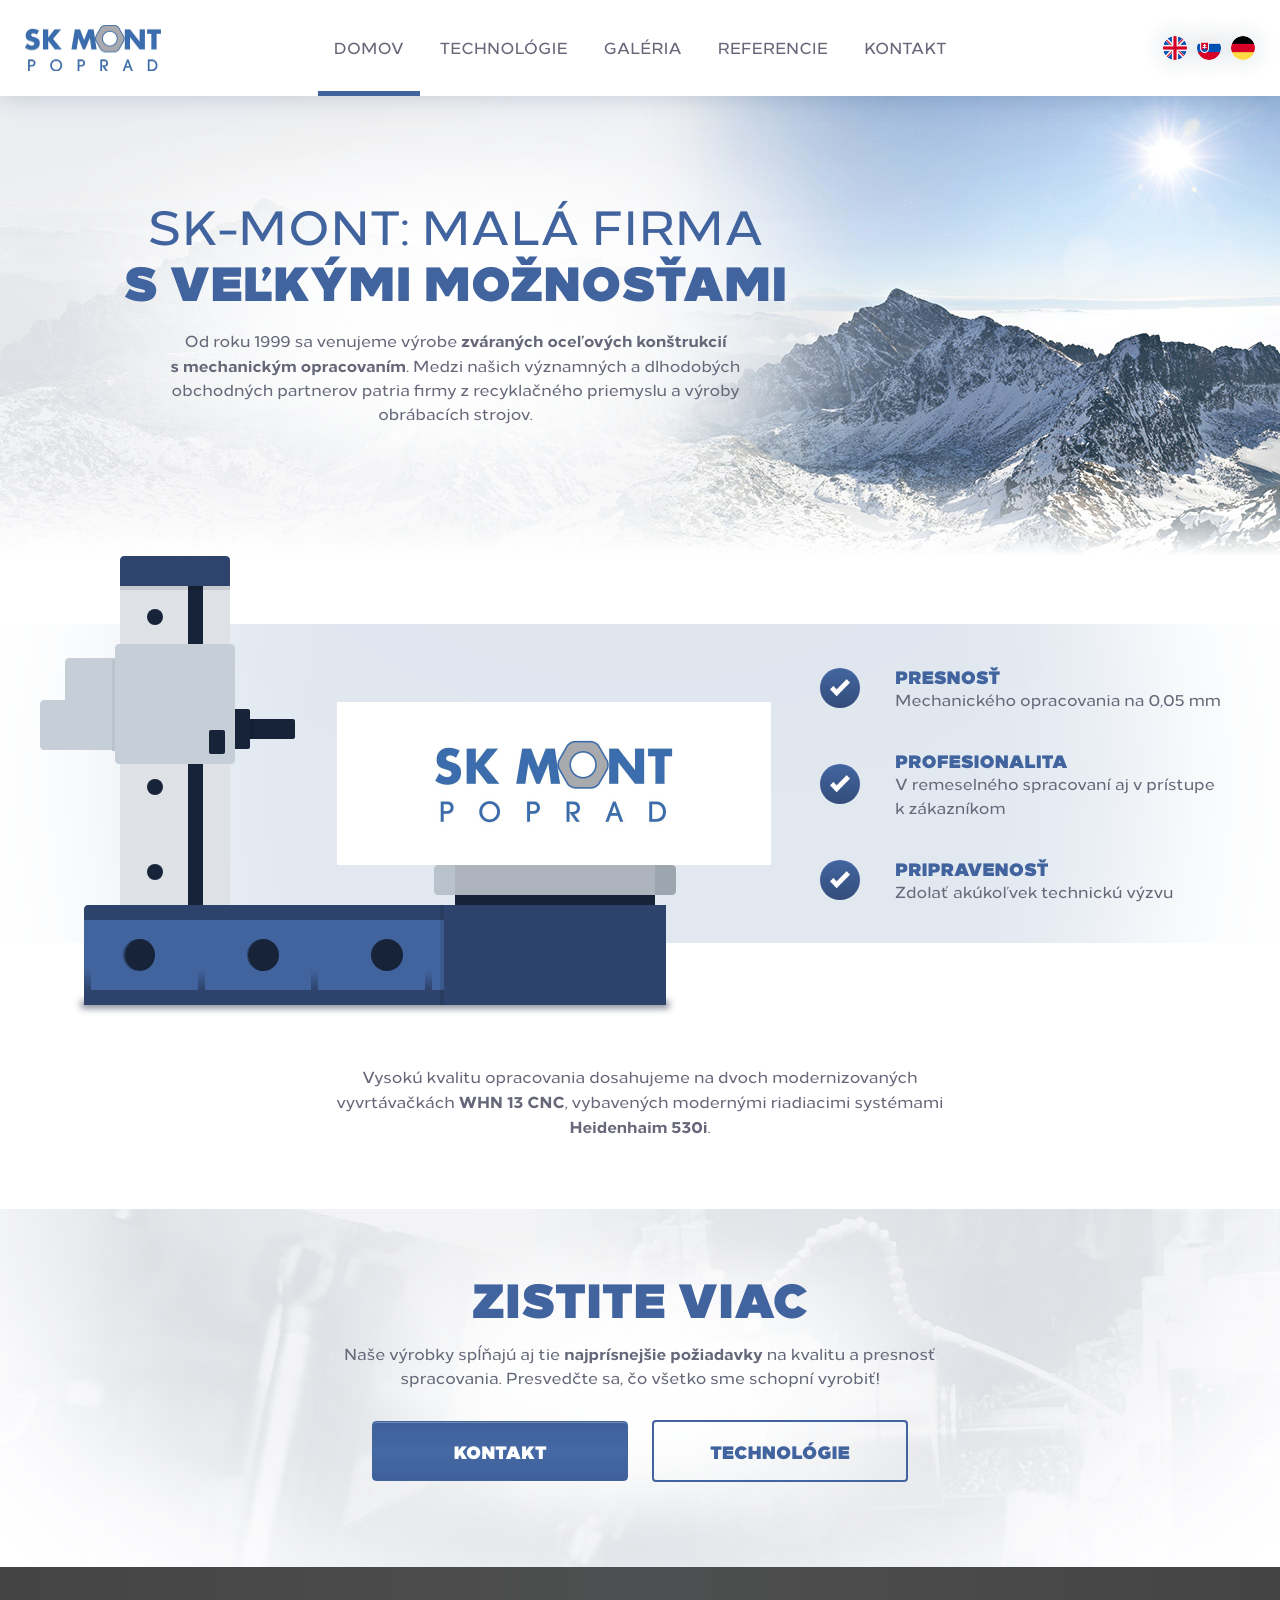
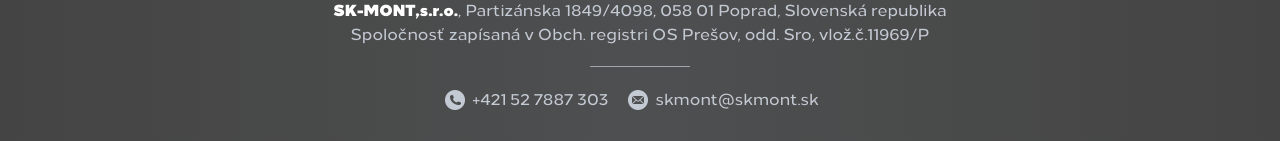
==== commit a325bb53: "Update domov.html" ====
--- a/domov.html
+++ b/domov.html
@@ -52,7 +52,7 @@
 	<div class="hero pr clr home">
 		<div class="hero__inner ma">
 			<div class="hero--vert">
-				<h1 class="ma ta-c">SK-MONT: malá firma <strong>s veľkými možnosťami</strong></h1>
+				<h1 class="ma ta-c">SK-MONT: malá firma <strong>s&nbsp;veľkými možnosťami</strong></h1>
 				<p class="ma ta-c">Od roku 1999 sa venujeme výrobe <strong>zváraných oceľových konštrukcií s&nbsp;mechanickým opracovaním</strong>. Medzi našich významných a dlhodobých obchodných partnerov patria firmy z recyklačného priemyslu a výroby obrábacích strojov.</p>
 			</div>
 		</div>
